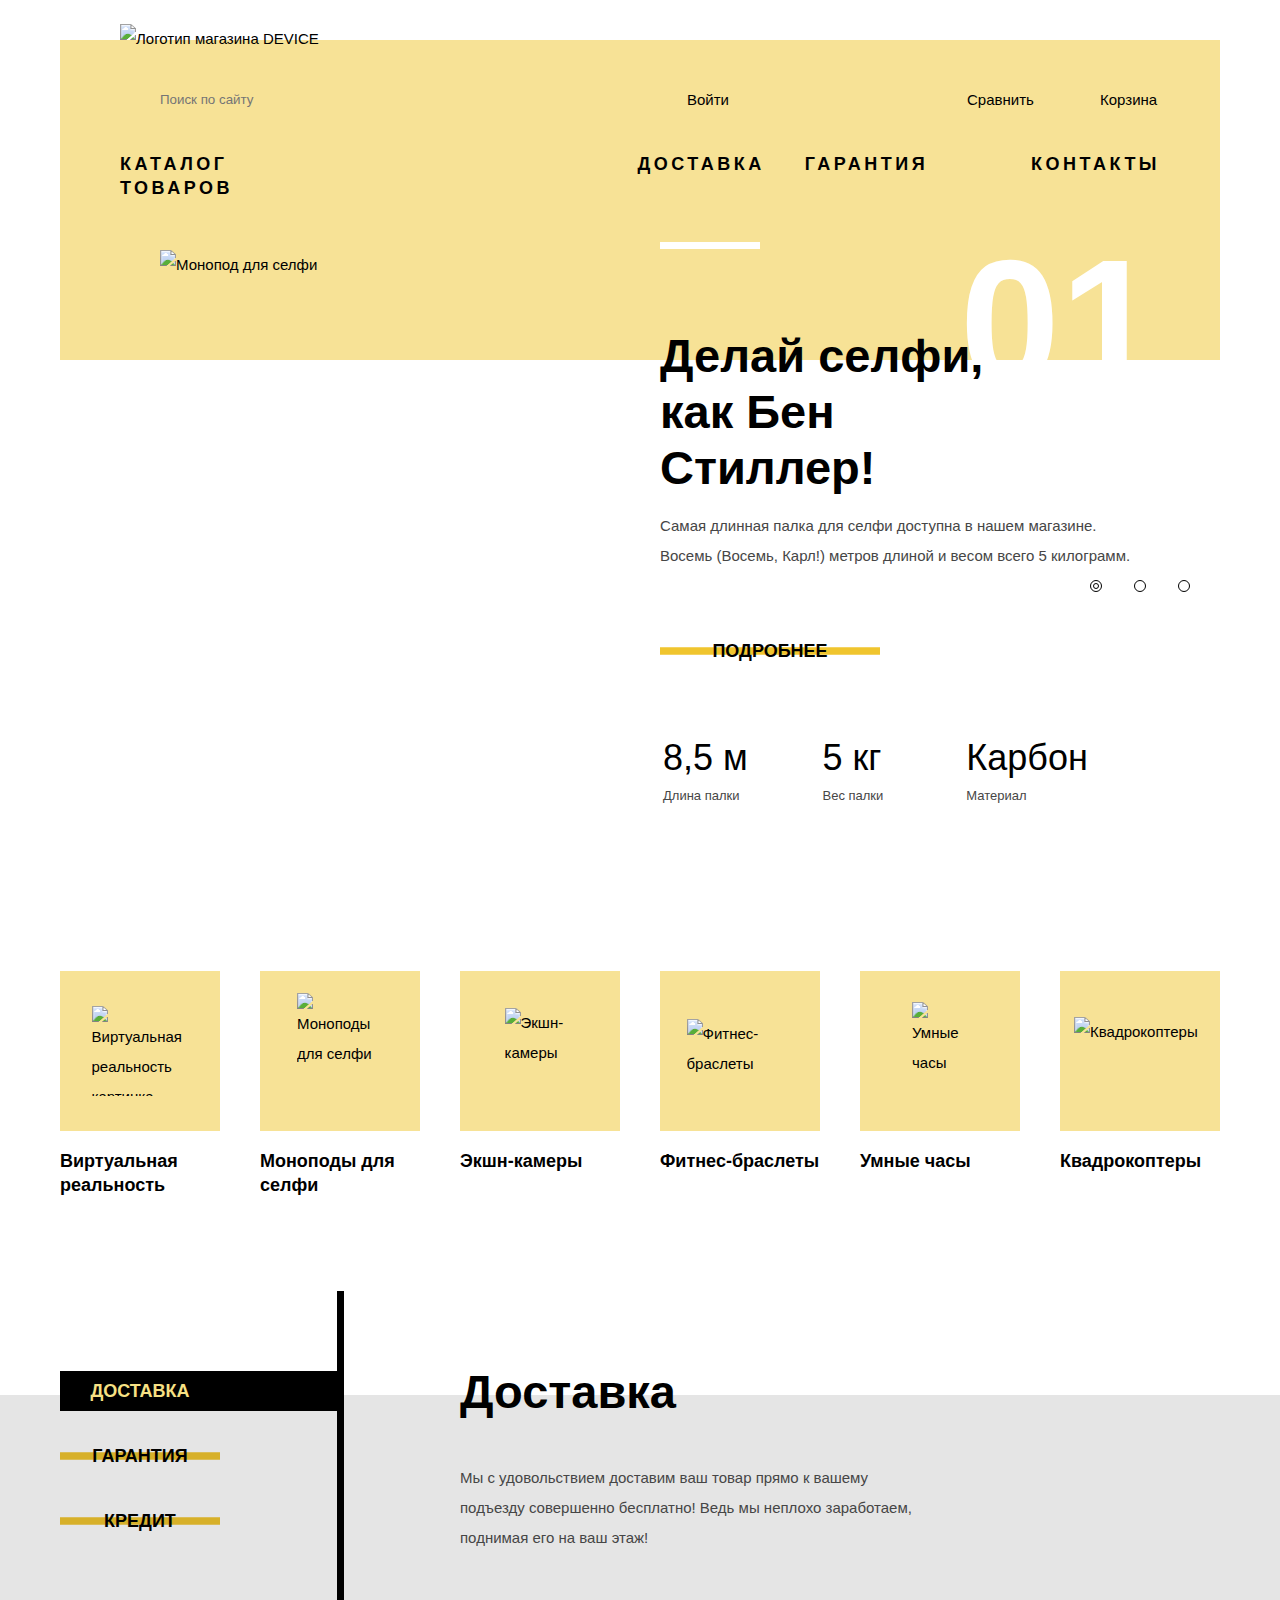
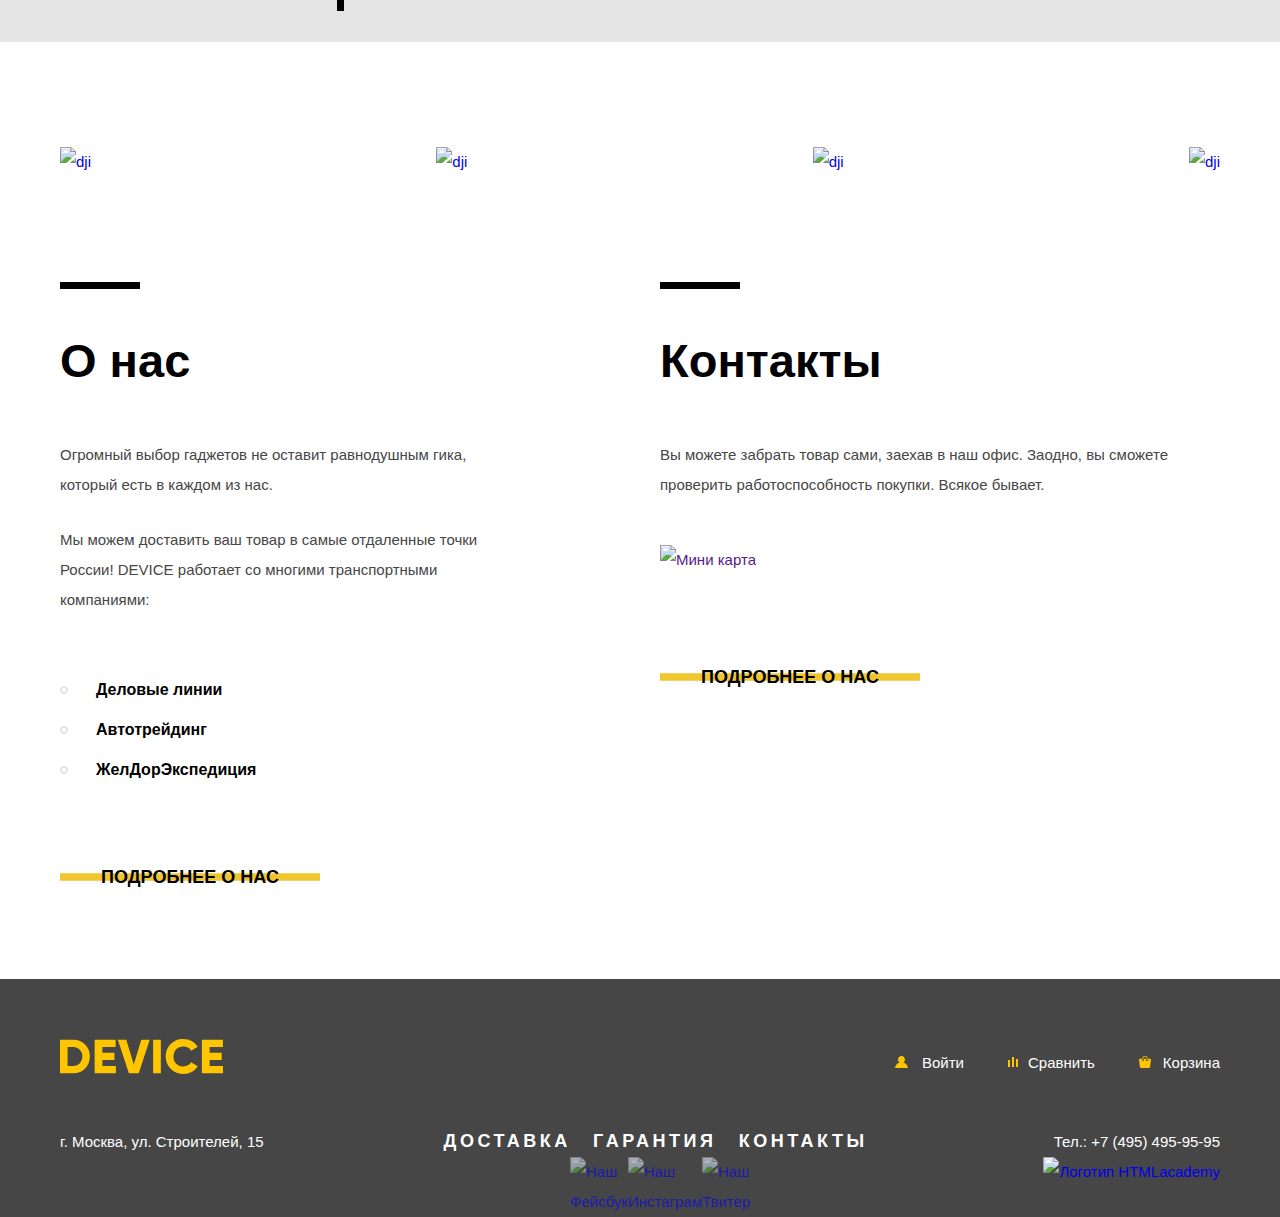
==== index.html @ b5a6320e "Изменения 2" ====
<!DOCTYPE html>
<html lang="ru">
<head>
  <meta charset="utf-8">
  <title>HTML Academy: Девайс</title>
  <link href="https://fonts.googleapis.com/css?family=Open+Sans&display=swap&subset=cyrillic" rel="stylesheet">
  <link href="css/normalize.css" rel="stylesheet">
  <link href="css/style.css" rel="stylesheet">
</head>
<body>
 <header class="main-header container">
   <div class="header-wrap">
     <div class="header-top">
       <a class="index-logo"><img src="img/logo.svg" width="163" height="35" alt="Логотип магазина DEVICE"></a>
       <form class="search-form" action="https://echo.htmlacademy.ru" method="post">
         <input class="search-input" type="search" id="header-search" placeholder="Поиск по сайту">
         <label for="header-search"><span class="visually-hidden">Поиск по сайту</span></label>
         <button class="search-btn" type="submit">Найти</button>
       </form>
       <a class="header-input" href="#">Войти</a>
       <a class="header-compare" href="#">Сравнить</a>
       <a class="header-cart" href="#">Корзина</a>
     </div>
     <nav class="main-navigation">
       <ul class="site-navigation reset-list">
         <li><a class="site-navigation-item navigation-catalog" href="#">Каталог товаров</a>
           <ul class="catalog-list reset-list visually-hidden">
             <ul class="catalog-column reset-list">
               <li><a class="catalog-item" href="#">Виртуальная реальность</a></li>
               <li><a class="catalog-item" href="#">Моноподы для селфи</a></li>
               <li><a class="catalog-item" href="#">Экшн-камеры</a></li>
             </ul>
             <ul class="catalog-column reset-list">
               <li><a class="catalog-item" href="#">Фитнес-браслеты</a></li>
               <li><a class="catalog-item" href="#">Умные часы</a></li>
             </ul>
             <ul class="catalog-column reset-list">
               <li><a class="catalog-item" href="#">Квадрскоптеры</a></li>
             </ul>
           </ul>
         </li>
         <li><a class="site-navigation-item navigation-delivery" href="#">Доставка</a></li>
         <li><a class="site-navigation-item navigation-guarantee" href="#">Гарантия</a></li>
         <li><a class="site-navigation-item navigation-contacts" href="#">Контакты</a></li>
       </ul>
     </nav>
   </div>
 </header>
 <main>
   <h1 class="visually-hidden">Интернет-магазин гаджетов «Девайс»</h1>

   <section class="top-products container">
     <h2 class="visually-hidden">Топ 3 продукты</h2>
     <input class="visually-hidden" type="radio" id="tp-btn-1" name="top-products" checked>
     <input class="visually-hidden" type="radio" id="tp-btn-2" name="top-products">
     <input class="visually-hidden" type="radio" id="tp-btn-3" name="top-products">
     <div class="top-products-slider">
       <label for="tp-btn-1">1</label>
       <label for="tp-btn-2">2</label>
       <label for="tp-btn-3">3</label>
     </div>
     <div class="top-product top-product-1">
       <div class="top-product-image">
         <img class="top-image-1" src="img/slider-1.png" alt="Монопод для селфи">
       </div>
       <div class="top-product-wrapper">
         <div class="top-products-number">01</div>
         <h3 class="title">Делай селфи, как Бен Стиллер! </h3>
         <p>Самая длинная палка для селфи доступна в нашем магазине. Восемь (Восемь, Карл!) метров длиной и весом всего 5 килограмм.</p>
         <a class="btn" href="#">Подробнее</a>
         <table>
           <tr>
             <td>8,5 м</td>
             <td>5 кг</td>
             <td>Карбон</td>
           </tr>
           <tr>
             <th>Длина палки</th>
             <th>Вес палки</th>
             <th>Материал</th>
           </tr>
         </table>
         </div>
     </div>
     <div class="top-product top-product-2">
       <div class="top-product-image">
         <img class="top-image-2" src="img/slider-2.png" alt="Монопод для селфи">
       </div>
       <div class="top-product-wrapper">
         <div class="top-products-number">02</div>
         <h3 class="title">Худеем правильно!</h3>
         <p>Мотивирующие фитнес-браслеты помогут найти в себе силы не пропускать занятия и соблюдать диету.</p>
         <a class="btn" href="#">Подробнее</a>
         <table>
           <tr>
             <td>48 часов</td>
           </tr>
           <tr>
             <th>Без подзарядки</th>
           </tr>
         </table>
         </div>
     </div>
     <div class="top-product top-product-3">
       <div class="top-product-image">
         <img class="top-image-3" src="img/slider-3.png" alt="Монопод для селфи">
       </div>
       <div class="top-product-wrapper">
         <div class="top-products-number">03</div>
         <h3 class="title">Порхает как бабочка, жалит как пчела!</h3>
         <p>Этот обычный, на первый взгляд, квадрокоптер оснащен мощным лазером, замаскированным под стандартную камеру.</p>
         <a class="btn" href="#">Подробнее</a>
         <table>
         <tr>
           <td>800 м</td>
           <td>50 м</td>
         </tr>
         <tr>
           <th>Дальность полета</th>
           <th>Радиус поражения</th>
         </tr>
       </table>
      </div>
     </div>

   </section>
   <section class="products container">
     <h2 class = "visually-hidden">Продукты</h2>
     <ul class="products-list reset-list">
       <li class="products-item">
         <div class="products-item-image">
           <img src="img/popular-1.svg" width="97" height="55" alt="Виртуальная реальность картинка">
         </div>
         <h3>Виртуальная реальность</h3>
       </li>
       <li class="products-item">
         <div class="products-item-image">
           <img src="img/popular-2.svg" width="86" height="117" alt="Моноподы для селфи">
         </div>
         <h3>Моноподы для селфи</h3>
       </li>
       <li class="products-item">
         <div class="products-item-image">
           <img src="img/popular-3.svg" width="71" height="87" alt="Экшн-камеры">
         </div>
         <h3>Экшн-камеры</h3>
       </li>
       <li class="products-item">
         <div class="products-item-image">
           <img src="img/popular-4.svg" width="107" height="65" alt="Фитнес-браслеты">
         </div>
         <h3>Фитнес-браслеты</h3>
       </li>
       <li class="products-item">
         <div class="products-item-image">
           <img src="img/popular-5.svg" width="56" height="98" alt="Умные часы">
         </div>
         <h3>Умные часы</h3>
       </li>
       <li class="products-item">
         <div class="products-item-image">
           <img src="img/popular-6.svg" width="132" height="69" alt="Квадрокоптеры">
         </div>
         <h3>Квадрокоптеры</h3>
       </li>
     </ul>
   </section>
   <section class="service">
     <h2 class="visually-hidden">Сервисы</h2>
     <div class="index-column container">
       <input class="visually-hidden" type="radio" id="s-btn-1" name="service" checked>
       <input class="visually-hidden" type="radio" id="s-btn-2" name="service">
       <input class="visually-hidden" type="radio" id="s-btn-3" name="service">
       <ul class="service-menu reset-list">
         <li>
           <label class="service-menu-item" for="s-btn-1">Доставка</label>
         </li>
         <li>
           <label class="service-menu-item" for="s-btn-2">Гарантия</label>
         </li>
         <li>
           <label class="service-menu-item" for="s-btn-3">Кредит</label>
         </li>
       </ul>
       <div class="service-list">
         <div class="service-item service-item-1">
            <h3 class="title">Доставка</h3>
            <p>Мы с удовольствием доставим ваш товар прямо к вашему подъезду совершенно бесплатно! Ведь мы неплохо заработаем, поднимая его на ваш этаж!</p>
         </div>
         <div class="service-item service-item-2">
           <h3 class="title">Гарантия</h3>
           <p>Если из-за возгорания купленного у нас товара у вас сгорит дом — не переживайте, мы выдадим вам новый.</p>
           <p>Товар, не дом, конечно же.</p>
         </div>
           <div class="service-item service-item-3">
           <h3 class="title">Кредит</h3>
           <p>Залезть в долговую яму стало проще! Кредитные консультанты подберут для вас наиболее выгодные условия кредита. Выгодные для нашего банка, разумеется.</p>
         </div>
       </div>
     </div>
   </section>
   <section class="brand container">
     <h2 class="visually-hidden">Наши бренды</h2>
     <a class="brand-item" href="#"><img src="img/logo-1.jpg" alt="dji"></a>
     <a class="brand-item" href="#"><img src="img/logo-2.jpg" alt="dji"></a>
     <a class="brand-item" href="#"><img src="img/logo-3.jpg" alt="dji"></a>
     <a class="brand-item" href="#"><img src="img/logo-4.jpg" alt="dji"></a>
   </section>

   <div class="index-column container">
     <section class="about-us">
       <h2 class="title">О нас</h2>
       <p>Огромный выбор гаджетов не оставит равнодушным гика, который есть в каждом из нас.</p>
       <p>Мы можем доставить ваш товар в самые отдаленные точки России! DEVICE работает со многими транспортными компаниями:</p>
       <ul class="trans-comp reset-list">
         <li>Деловые линии</li>
         <li>Автотрейдинг</li>
         <li>ЖелДорЭкспедиция</li>
       </ul>
       <a class="btn" href="#">Подробнее о нас</a>
     </section>
     <section class="contacts">
       <h2 class="title">Контакты</h2>
       <p>Вы можете забрать товар сами, заехав в наш офис. Заодно, вы сможете проверить работоспособность покупки. Всякое бывает.</p>
       <a class="btn-map" href=""><img src="img/map.jpg" width="560" height="222" alt="Мини карта"></a>
       <a class="btn" href="#">Подробнее о нас</a>
     </section>
   </div>
 </main>
 <footer class="main-footer">
   <div class="footer-wrap container">
     <div class="footer-top">
       <a class="footer-logo" href="#"><img src="img/gold-logo.svg" alt="Логотип магазина DEVICE" width="163" height="35"></a>
       <a class="footer-input" href="#">Войти</a>
       <a class="footer-compare" href="#">Сравнить</a>
       <a class="footer-cart" href="#">Корзина</a>
     </div>
     <div class="footer-middle">
       <address>
         г. Москва, ул. Строителей, 15
       </address>
       <ul class="footer-navigation reset-list">
         <li class="footer-navigation-item"><a href="#">Доставка</a></li>
         <li class="footer-navigation-item"><a href="#">Гарантия</a></li>
         <li class="footer-navigation-item"><a href="#">Контакты</a></li>
       </ul>
       <a class="header-contacts-phone" href="tel:+74954959595">Тел.: +7 (495) 495-95-95</a>
     </div>
     <div class="footer-bottom">
       <ul class="social-list reset-list">
         <li class="social-item">
           <a href="#"><img src="img/fb-icon.svg" alt="Наш Фейсбук" width="32" height="32"></a>
         </li>
         <li class="social-item">
           <a href="#"><img src="img/insta-icon.svg" alt="Наш Инстаграм" width="32" height="32"></a>
         </li>
         <li class="social-item">
           <a href="#"><img src="img/tw-icon.svg" alt="Наш Твитер" width="32" height="32"></a>
         </li>
       </ul>
       <a class="develop" href="https://htmlacademy.ru/intensive/htmlcss"><img src="img/logo-html.svg" alt="Логотип HTMLacademy" width="27" height="35"></a>
     </div>

   </div>
 </footer>
</body>
</html>
---- css/style.css ----
/* Подключение шрифтов*/
@font-face {
  font-family: "Gilroy";
  src:
    local("Gilroy Light"),
    url("../fonts/gilroylight.woff") format("woff"),
    url("../fonts/gilroylight.woff2") format("woff2");
    font-weight: 400;
}

@font-face {
  font-family: "Gilroy";
  src:
    local("Gilroy ExtraBold"),
    url("../fonts/gilroyextrabold.woff") format("woff"),
    url("../fonts/gilroyextrabold.woff2") format("woff2");
    font-weight: 700;
}

body {
  min-width: 1200px;
  margin: 0;
  padding: 0;
  font-weight: 400;
  font-size: 15px;
  line-height: 30px;
  font-family: 'PT Sans', Arial, sans-serif;
  color: #000000;
  background-color: #ffffff;
}

a {
  text-decoration: none;
}

img {
  max-width: 100%;
  height: auto;
}

.visually-hidden {
  position: absolute;
  width: 1px;
  height: 1px;
  margin: -1px;
  border: 0;
  padding: 0;
  clip: rect(0 0 0 0);
  overflow: hidden;
}

.reset-list {
  list-style: none;
}

.title {
  font-family: 'Gilroy', Arial, sans-serif;
}

.container {
  width: 1160px;
  margin: 0 auto;
  padding: 0 20px;
}

.btn {
  position: relative;
  font-family: 'Gilroy', Arial, sans-serif;
  font: inherit;
  font-size: 18px;
  line-height: 24px;
  font-weight: 700;
  color: #000000;
  text-align: center;
  vertical-align: middle;
  text-transform: uppercase;
  cursor: pointer;
}

.btn::after {
  position: absolute;
  content: '';
  top: 50%;
  left: 0;
  width: inherit;
  height: 6px;
  background-color: #f0c52e;
  border-top: 1px solid #f4d361;
  border-bottom: 1px solid #f4d361;
  transform: translateY(-50%);
  z-index: -1;
}

/* Header */
.main-header {
}

.header-wrap {
  position: relative;
  margin-top: 40px;
  padding-top: 35px;
  padding-left: 60px;
  padding-right: 60px;
  background-color: #f7e296;
}

.index-logo {
  position: absolute;
  top: -16px;
  left: 60px;
}

.header-top {
  display: flex;
  align-items: center;
  margin-bottom: 28px;
  justify-content: space-around;
}

.header-top a {
  color: #000000;
}

.search-form {
  position: relative;
  box-sizing: border-box;
  display: flex;
  width: 440px;
}

.search-input {
  padding-left: 40px;
  background-color: inherit;
  flex-grow: 1;
  border: none;
}

.search-input:hover::placeholder {
  color: rgba(0, 0, 0, .6);
}

.search-input + label::before {
  position: absolute;
  content: '';
  top: 15px;
  left: 0;
  width: 16px;
  height: 16px;
  background-image: url('../img/search.svg');
  background-position: 0 0;
  background-repeat: no-repeat;
}

.search-btn {
  box-sizing: border-box;
  height: 49px;
  width: 85px;
  color: #000000;
  background-color: inherit;
  border: 2px solid #000000;
  cursor: pointer;
  visibility: hidden;
}

.search-btn:hover {
  color: #ffffff;
  background-color: #000000;
}

.search-input:focus + label::after {
  position: absolute;
  content: '';
  top: 47px;
  left: -2px;
  width: 441px;
  height: 2px;
  background-color: #000000;
}

.search-input:focus ~ .search-btn {
  visibility: visible;
}


.header-input {
  position: relative;
  box-sizing: border-box;
  width: 100px;
  margin-left: 100px;
  padding-left: 27px;
}

.header-input::before {
  position: absolute;
  content: '';
  top: 9px;
  left: 0;
  width: 13px;
  height: 12px;
  background-image: url('../img/user.svg');
  background-position: 0 0;
  background-repeat: no-repeat;
}

.header-compare {
  position: relative;
  box-sizing: border-box;
  width: 100px;
  margin-left: auto;
  padding-left: 27px;
}

.header-compare::before {
  position: absolute;
  content: '';
  top: 10px;
  left: 10px;
  width: 10px;
  height: 10px;
  background-image: url('../img/compare.svg');
  background-position: 0 0;
  background-repeat: no-repeat;
}

.header-cart {
  position: relative;
  margin-left: 20px;
  padding-left: 40px;
  box-sizing: border-box;
  width: 100px;
}

.header-cart::before {
  position: absolute;
  content: '';
  top: 7px;
  left: 14px;
  width: 12px;
  height: 12px;
  background-image: url('../img/cart.svg');
  background-position: 0 0;
  background-repeat: no-repeat;
}

.header-input:hover,
.header-input:focus,
.header-compare:hover,
.header-compare:focus,
.header-cart:hover,
.header-cart:focus {
  color: rgba(0, 0, 0, .6);
}


.header-input:hover::before,
.header-input:focus::before,
.header-compare:hover::before,
.header-compare:focus::before,
.header-cart:hover::before,
.header-cart:focus::before {
  opacity: .6;
}

.header-input:active,
.header-compare:active,
.header-cart:active {
  color: rgba(0, 0, 0, .3);
}

.header-input:active::before,
.header-compare:active::before,
.header-cart:active::before {
  opacity: .3;
}

.main-navigation {
  position: relative;
}

.main-navigation::after {
  position: absolute;
  content: '';
  top: 90px;
  left: 540px;
  width: 100px;
  height: 7px;
  background-color: #ffffff;
}

.site-navigation {
  display: flex;
  margin: 0;
  padding: 0;
  padding-bottom: 160px;
}

.site-navigation-item {
  display: block;
  margin: 0;
  padding: 0;
  color: #000000;
  font-size: 18px;
  line-height: 24px;
  font-weight: 700;
  font-family: 'Gilroy', Arial, sans-serif;
  text-transform: uppercase;
  letter-spacing: 3.5px;
}

.site-navigation-item:hover,
.site-navigation-item:focus {
  color: rgba(0, 0, 0, .6);
}

.site-navigation-item:active {
  color: rgba(0, 0, 0, .3);
}

.navigation-catalog::after {
  position: absolute;
  content: '';
  top: 5px;
  left: 230px;
  width: 16px;
  height: 16px;
  background-image: url('../img/plus.svg');
  background-position: 0 0;
  background-repeat: no-repeat;
  opacity: .3;
}

.navigation-delivery {
  margin-left: 320px;
}

.navigation-guarantee {
  margin-left: 40px;
}

.navigation-contacts {
  margin-left: 103px;
}

.catalog-list {
  position: absolute;
  top: 50px;
  width: 1040px;
  display: flex;
  margin: 0;
  padding: 0;
  padding-bottom: 29px;
  background-color: #f7e296;
  z-index: 2;
}

.catalog-column {
  margin: 0;
  padding: 0;
  margin-right: 65px;
}

.catalog-column:nth-child(2){
  margin-right: 75px;
}

.catalog-item {
  display: block;
  margin-bottom: 5px;
  color: #000000;
}

.catalog-item:hover,
.catalog-item:focus {
  color: rgba(0, 0, 0, .6);
}

.catalog-item:active {
  color: rgba(0, 0, 0, .3);
}

/* top-products */
.top-products {
  position: relative;
  margin-bottom: 120px;
}

.top-products-slider {
  position: absolute;
  width: 100px;
  justify-content: space-between;
  display: flex;
  top: 220px;
  right: 50px;
  z-index: 2;
}

.top-products-slider label {
  position: relative;
  box-sizing: border-box;
  width: 12px;
  height: 12px;
  font-size: 0;
  border: 1px solid #000000;
  border-radius: 50%;
}

.top-product {
  display: none;
}

#tp-btn-1:checked ~ .top-products-slider label[for='tp-btn-1']::before,
#tp-btn-2:checked ~ .top-products-slider label[for='tp-btn-2']::before,
#tp-btn-3:checked ~ .top-products-slider label[for='tp-btn-3']::before {
  content: '';
  box-sizing: border-box;
  position: absolute;
  top: 2px;
  left: 2px;
  width: 6px;
  height: 6px;
  border: 1px solid #000000;
  border-radius: 50%;
}

#tp-btn-1:checked ~ .top-product-1,
#tp-btn-2:checked ~ .top-product-2,
#tp-btn-3:checked ~ .top-product-3 {
  display: flex;
}

.top-product-image {
  position: relative;
  width: 600px;
}

.top-image-1 {
  position: absolute;
  top: -110px;
  left: 100px;
}

.top-image-2  {
  position: absolute;
  top: -110px;
  left: 100px;
}

.top-image-3  {
  position: absolute;
  top: -50px;
  left: 50px;
}

.top-product-wrapper {
  position: relative;
  top:-32px;
  width: 500px;
}

.top-products-number {
  position: absolute;
  top: -95px;
  right: 0;
  font-family: 'Gilroy', Arial, sans-serif;
  font-size: 180px;
  line-height: 180px;
  font-weight: 700;
  color: #ffffff;
  z-index: 0;
}

.top-product h3 {
  position: relative;
  margin: 0;
  font-size: 47px;
  line-height: 56px;
  width: 390px;
  z-index: 1;
}

.top-product-3 h3 {
  width: 500px;
}

.top-product-wrapper p {
  width: 480px;
  margin-bottom: 60px;
  color: #464646;
}

.top-product-wrapper .btn {
  display: block;
  width: 220px;
  padding: 8px 0;
  margin-bottom: 60px;
}

.top-product-wrapper .btn:hover,
.top-product-wrapper .btn:focus {
  background-color: #f0c52e;
}

.top-product-wrapper .btn:active {
  color: rgba(0, 0, 0, .6);
  background-color: #f0c52e;
}

.top-product-wrapper td {
  font-family: 'Gilroy', Arial, sans-serif;
  font-size: 36px;
  line-height: 48px;
}

.top-product-wrapper th {

  color: #464646;
  padding-right: 80px;
  font-size: 13px;
  line-height: 20px;
  font-weight: 400;
}

/*Products*/
.products {
  margin-bottom: 180px;
}

.products-list {
  display: flex;
  justify-content: space-between;
  margin: 0;
  padding: 0;
}

.products-item {
  margin-top: 10px;
}

.products-item:hover ~ products-item-image {
  background-color: #f0c52e;
}

.products-item h3 {
  width: 160px;
  font-family: 'Gilroy', Arial, sans-serif;
  font-weight: 700;
  font-size: 18px;
  line-height: 24px;
}

.products-item-image {
  display: flex;
  flex-direction: column;
  align-items: center;
  justify-content: space-around;
  margin: 0;
  width: 160px;
  height: 160px;
  background-color: #f7e296;
}

/* Service*/

.service {
  position: relative;
  margin-bottom: 105px;
  background-color: rgba(0, 0, 0, .1);
}

.service .index-column {
  position: relative;
  top:-74px;
}

.service-menu {
  position: relative;
  width: 284px;
  margin: 0;
  margin-top: 50px;
  padding: 0;
}

.service-menu::after {
  position: absolute;
  content: '';
  top: -80px;
  right: 0;
  width: 7px;
  height: 320px;
  background-color: #000000;
}

.service-menu-item {
  position: relative;
  display: block;
  width: 160px;
  margin-bottom: 25px;
  padding: 8px 0;
  text-align: center;
  vertical-align: middle;
  font-family: 'Gilroy', Arial, sans-serif;
  font-size: 18px;
  line-height: 24px;
  font-weight: 700;
  text-transform: uppercase;
}

.service-menu-item::before {
  position: absolute;
  content: '';
  top: 50%;
  left: 0;
  width: inherit;
  height: 6px;
  background-color: #f0c52e;
  border-top: 1px solid #f4d361;
  border-bottom: 1px solid #f4d361;
  transform: translateY(-50%);
  z-index: -1;
}

.service-item {
  display: none;
}

.service-item h3 {
  font-size: 47px;
  line-height: 48px;
  font-weight: 700;
}

.service-item p {
  margin: 0;
  padding: 0;
  color: #464646;
}

.service-item-1 {
  min-height: 200px;
  background-image: url('../img/delivery.svg');
  background-position: 560px 10px;
  background-repeat: no-repeat;
}

.service-item-1 p {
  width: 455px;
}

.service-item-2 {
  min-height: 200px;
  background-image: url('../img/warranty.svg');
  background-position: 560px 0px;
  background-repeat: no-repeat;
}

.service-item-2 p {
  width: 430px;
}

.service-item-3 {
  min-height: 200px;
  background-image: url('../img/credit.svg');
  background-position: 560px 0px;
  background-repeat: no-repeat;
}

.service-item-3 p {
  width: 420px;
}

#s-btn-1:checked ~ .service-menu label[for='s-btn-1'],
#s-btn-2:checked ~ .service-menu label[for='s-btn-2'],
#s-btn-3:checked ~ .service-menu label[for='s-btn-3'] {
  padding-right: 124px;
  color: #f7e184;
  background-color: #000000;
}

#s-btn-1:checked ~ .service-list .service-item-1,
#s-btn-2:checked ~ .service-list .service-item-2,
#s-btn-3:checked ~ .service-list .service-item-3 {
  display: block;
}

.service-menu-item:hover {
  background-color: #f0c52e;
}

.service-list {
  width: 760px;
}

/* Brand */
.brand {
  display: flex;
  justify-content: space-between;
  margin-bottom: 105px;
}

/* index-column */

.index-column {
  display: flex;
  justify-content: space-between;
}

.about-us {
  width: 465px;
}

.contacts {
  width: 560px;
}

.about-us h2,
.contacts h2 {
  position: relative;
  margin-top: 55px;
  margin-bottom: 55px;
  font-size: 47px;
  line-height: 48px;
  font-weight: 700;
}

.about-us h2::before,
.contacts h2::before {
  content: '';
  position: absolute;
  top: -55px;
  left: 0;
  height: 7px;
  width: 80px;
  background-color: #000000;
}

.about-us p,
.contacts p {
  color: #464646;
  margin: 0;
}

.about-us p:first-of-type {
  margin-bottom: 25px;
}

.about-us p:nth-of-type(2) {
  margin-bottom: 55px;
}

.trans-comp {
  margin: 0;
  margin-bottom: 75px;
  padding-left: 36px;
}

.trans-comp li {
  position: relative;
  font-family: 'Gilroy', Arial, sans-serif;
  font-size: 16px;
  line-height: 40px;
  font-weight: 700;
}

.trans-comp li::before {
  content: '';
  position: absolute;
  box-sizing: border-box;
  top: 16px;
  left: -36px;
  height: 8px;
  width: 8px;
  background-color: #ffffff;
  border: 2px solid #e5e5e5;
  border-radius: 50%;
}

.about-us .btn{
  display: block;
  width: 260px;
  margin-bottom: 90px;
}

.contacts p {
  margin-bottom: 45px;
}

.btn-map {
  display: block;
  margin-bottom: 90px;
}

.contacts .btn{
  display: block;
  width: 260px;
}

/* Footer */
.main-footer {
  background-color: #464646;
}

.footer-top {
  display: flex;
  align-items: center;
  padding-top: 60px;
  padding-bottom: 40px;
}

.footer-logo {
  margin-right: 672px;
}

.footer-top a {
  position: relative;
  font-size: 15px;
  line-height: 36px;
}

.footer-input {
  padding-left: 27px;
  margin-right: 44px;
}

.footer-input::before {
  position: absolute;
  content: '';
  top: 11px;
  left: 0;
  width: 13px;
  height: 12px;
  background-image: url('../img/gold-user.svg');
  background-position: 0 0;
  background-repeat: no-repeat;
}

.footer-compare {
  padding-left: 20px;
}

.footer-compare::before {
  position: absolute;
  content: '';
  top: 12px;
  left: 0;
  width: 10px;
  height: 10px;
  background-image: url('../img/gold-compare.svg');
  background-position: 0 0;
  background-repeat: no-repeat;
}

.footer-cart {
  padding-left: 24px;
  margin-left: auto;
}

.footer-cart::before {
  position: absolute;
  content: '';
  top: 11px;
  left: 0;
  width: 12px;
  height: 12px;
  background-image: url('../img/gold-cart.svg');
  background-position: 0 0;
  background-repeat: no-repeat;
}

.footer-top a {
  color: #ffffff;
}

.footer-middle {
  display: flex;
}

.footer-middle address {
  margin-right: 180px;
  color: #ffffff;
  font-style: normal;
}

.footer-navigation {
  display: flex;
  margin: 0;
  padding: 0;
  justify-content: space-between;
  width: 424px;
}

.footer-navigation-item a {
  font-family: 'Gilroy', Arial, sans-serif;
  font-size: 18px;
  line-height: 24px;
  font-weight: 700;
  text-transform: uppercase;
  letter-spacing: 3.5px;
  color: #ffffff;
}

.header-contacts-phone {
  color: #ffffff;
  margin-left: auto;
}

.footer-bottom {
  display: flex;
}

.social-list {
  display: flex;
  justify-content: space-between;
  width: 142px;
  margin: 0;
  margin-left: 510px;
  padding: 0;
}

.social-item {
  opacity: .6;
}

.develop {
  margin-left: auto;
}
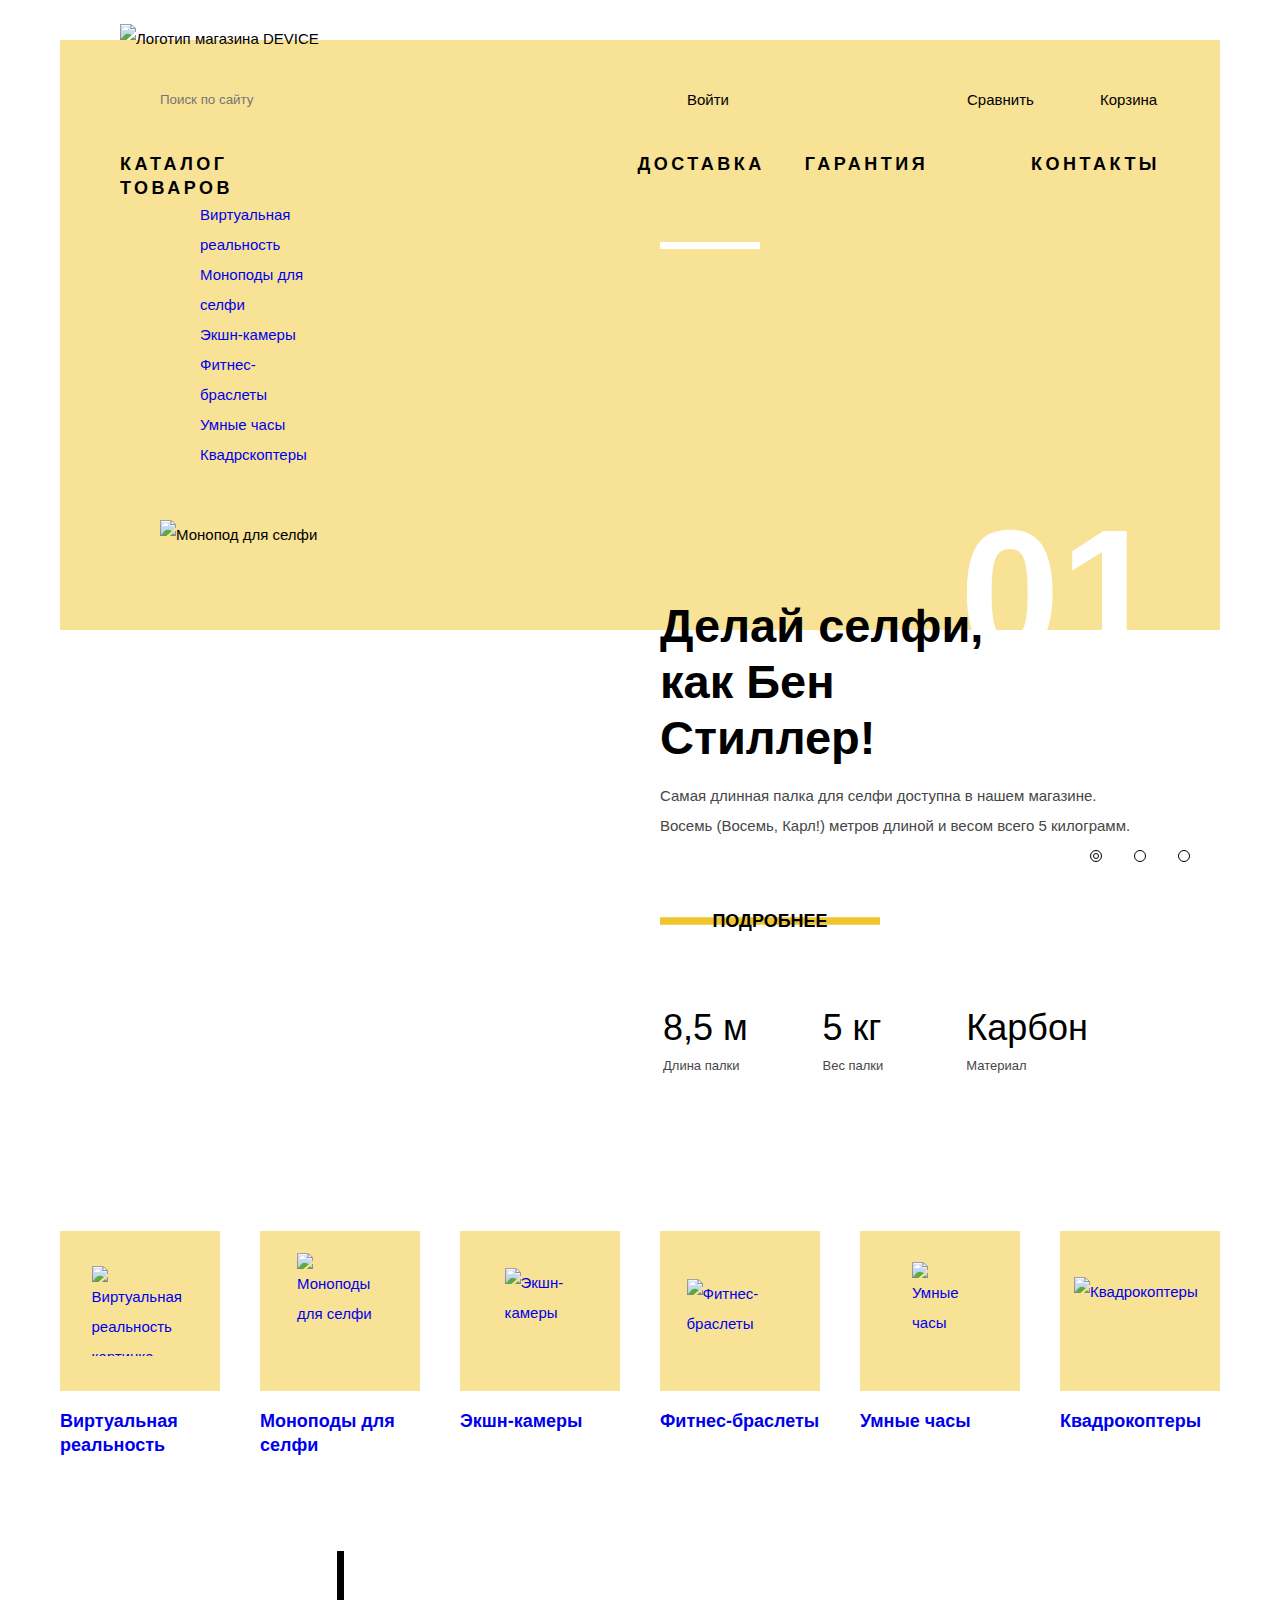
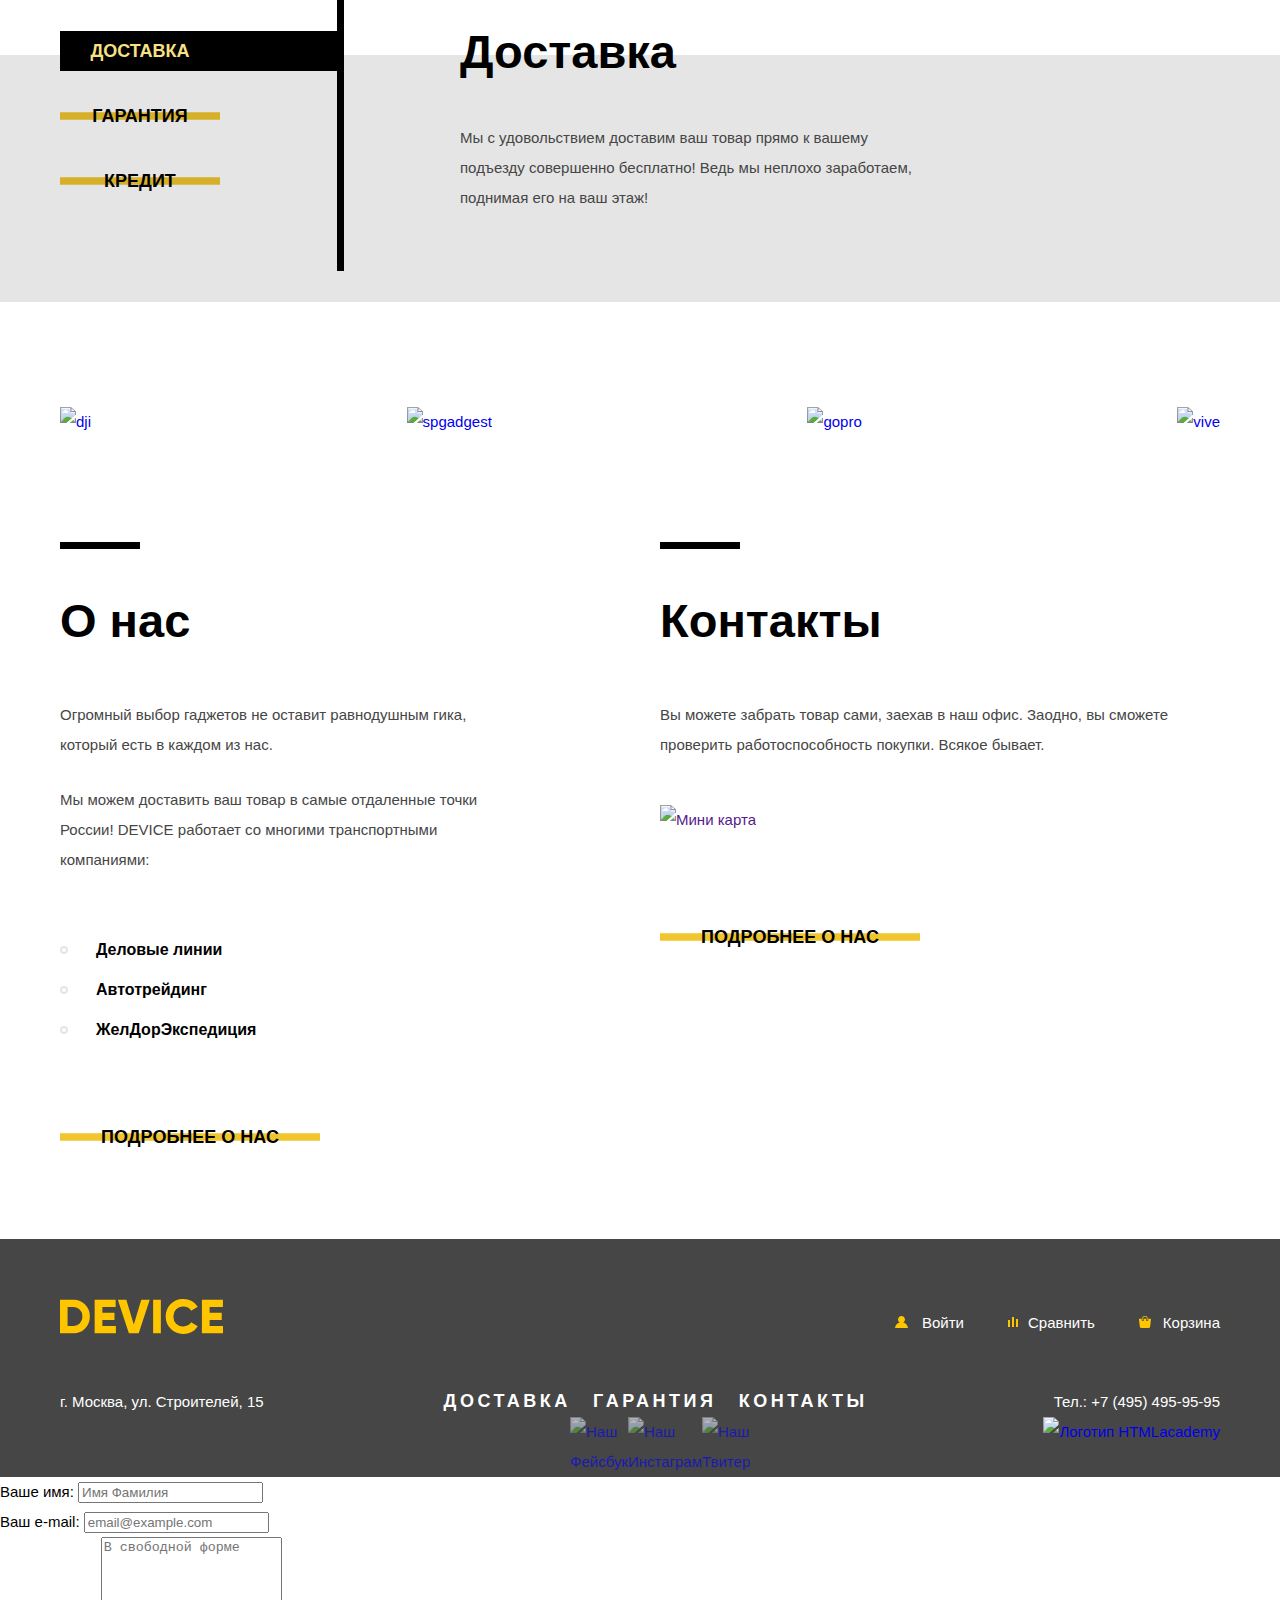
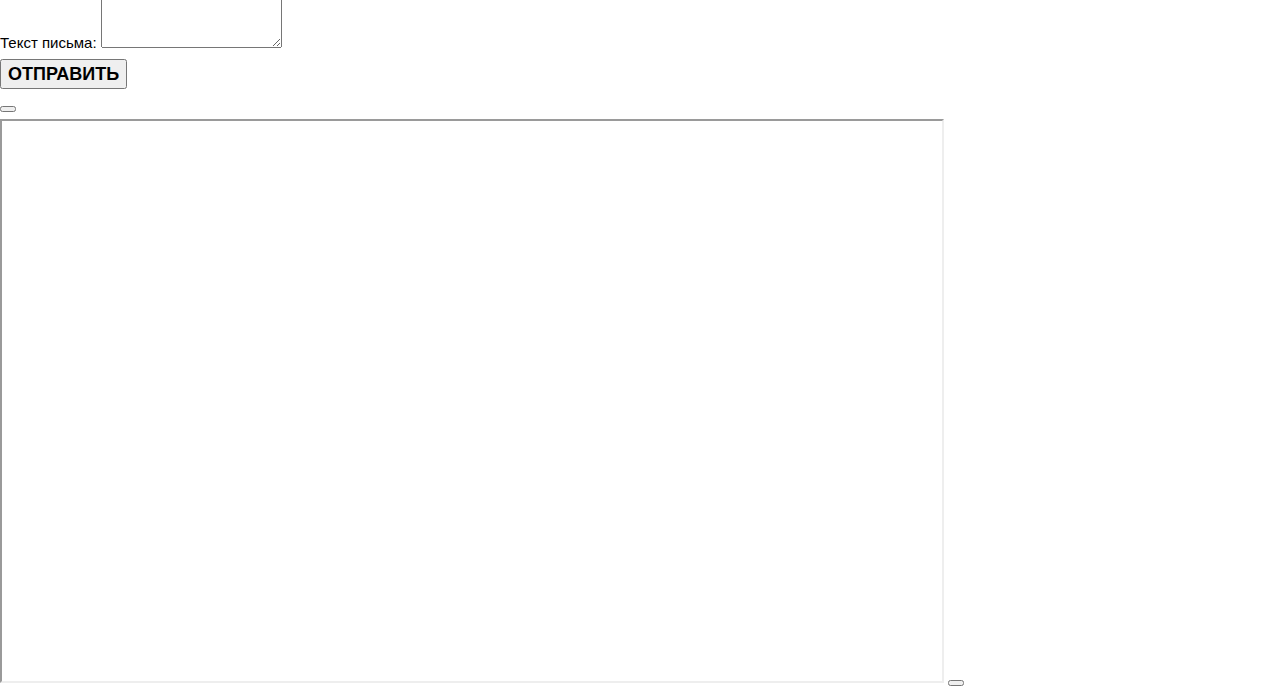
==== commit ac5d320f: "Работа над ошибками" ====
--- a/index.html
+++ b/index.html
@@ -17,26 +17,32 @@
          <label for="header-search"><span class="visually-hidden">Поиск по сайту</span></label>
          <button class="search-btn" type="submit">Найти</button>
        </form>
-       <a class="header-input" href="#">Войти</a>
-       <a class="header-compare" href="#">Сравнить</a>
-       <a class="header-cart" href="#">Корзина</a>
+       <a class="header-menu header-input" href="#">Войти</a>
+       <a class="header-menu header-compare" href="#">Сравнить</a>
+       <a class="header-menu header-cart" href="#">Корзина</a>
      </div>
      <nav class="main-navigation">
        <ul class="site-navigation reset-list">
-         <li><a class="site-navigation-item navigation-catalog" href="#">Каталог товаров</a>
-           <ul class="catalog-list reset-list visually-hidden">
-             <ul class="catalog-column reset-list">
-               <li><a class="catalog-item" href="#">Виртуальная реальность</a></li>
-               <li><a class="catalog-item" href="#">Моноподы для селфи</a></li>
-               <li><a class="catalog-item" href="#">Экшн-камеры</a></li>
-             </ul>
-             <ul class="catalog-column reset-list">
-               <li><a class="catalog-item" href="#">Фитнес-браслеты</a></li>
-               <li><a class="catalog-item" href="#">Умные часы</a></li>
-             </ul>
-             <ul class="catalog-column reset-list">
-               <li><a class="catalog-item" href="#">Квадрскоптеры</a></li>
-             </ul>
+         <li><a class="site-navigation-item navigation-catalog" href="catalog.html">Каталог товаров</a>
+           <ul class="sub-menu reset-list">
+             <li>
+               <ul class="sub-column reset-list">
+               <li><a class="sub-item" href="#">Виртуальная реальность</a></li>
+               <li><a class="sub-item" href="#">Моноподы для селфи</a></li>
+               <li><a class="sub-item" href="#">Экшн-камеры</a></li>
+               </ul>
+             </li>
+             <li>
+               <ul class="sub-column reset-list">
+                 <li><a class="sub-item" href="#">Фитнес-браслеты</a></li>
+                 <li><a class="sub-item" href="#">Умные часы</a></li>
+               </ul>
+             </li>
+             <li>
+               <ul class="sub-column reset-list">
+                 <li><a class="sub-item" href="#">Квадрскоптеры</a></li>
+               </ul>
+             </li>
            </ul>
          </li>
          <li><a class="site-navigation-item navigation-delivery" href="#">Доставка</a></li>
@@ -61,7 +67,7 @@
      </div>
      <div class="top-product top-product-1">
        <div class="top-product-image">
-         <img class="top-image-1" src="img/slider-1.png" alt="Монопод для селфи">
+         <img class="top-image-1" src="img/slider-1.png" width="384" height="486" alt="Монопод для селфи">
        </div>
        <div class="top-product-wrapper">
          <div class="top-products-number">01</div>
@@ -84,7 +90,7 @@
      </div>
      <div class="top-product top-product-2">
        <div class="top-product-image">
-         <img class="top-image-2" src="img/slider-2.png" alt="Монопод для селфи">
+         <img class="top-image-2" src="img/slider-2.png" width="345" height="485" alt="Монопод для селфи">
        </div>
        <div class="top-product-wrapper">
          <div class="top-products-number">02</div>
@@ -103,7 +109,7 @@
      </div>
      <div class="top-product top-product-3">
        <div class="top-product-image">
-         <img class="top-image-3" src="img/slider-3.png" alt="Монопод для селфи">
+         <img class="top-image-3" src="img/slider-3.png" width="526" height="334" alt="Монопод для селфи">
        </div>
        <div class="top-product-wrapper">
          <div class="top-products-number">03</div>
@@ -127,41 +133,53 @@
    <section class="products container">
      <h2 class = "visually-hidden">Продукты</h2>
      <ul class="products-list reset-list">
-       <li class="products-item">
-         <div class="products-item-image">
-           <img src="img/popular-1.svg" width="97" height="55" alt="Виртуальная реальность картинка">
-         </div>
+       <li>
+         <a class="products-item" href="#">
+           <div class="products-item-image">
+             <img src="img/popular-1.svg" width="97" height="55" alt="Виртуальная реальность картинка">
+           </div>
          <h3>Виртуальная реальность</h3>
-       </li>
-       <li class="products-item">
-         <div class="products-item-image">
-           <img src="img/popular-2.svg" width="86" height="117" alt="Моноподы для селфи">
-         </div>
-         <h3>Моноподы для селфи</h3>
-       </li>
-       <li class="products-item">
-         <div class="products-item-image">
-           <img src="img/popular-3.svg" width="71" height="87" alt="Экшн-камеры">
-         </div>
-         <h3>Экшн-камеры</h3>
-       </li>
-       <li class="products-item">
-         <div class="products-item-image">
-           <img src="img/popular-4.svg" width="107" height="65" alt="Фитнес-браслеты">
-         </div>
-         <h3>Фитнес-браслеты</h3>
-       </li>
-       <li class="products-item">
-         <div class="products-item-image">
-           <img src="img/popular-5.svg" width="56" height="98" alt="Умные часы">
-         </div>
+         </a>
+       </li>
+       <li>
+         <a class="products-item" href="#">
+           <div class="products-item-image">
+             <img src="img/popular-2.svg" width="86" height="117" alt="Моноподы для селфи">
+           </div>
+           <h3>Моноподы для селфи</h3>
+         </a>
+       </li>
+       <li>
+         <a class="products-item" href="#">
+           <div class="products-item-image">
+             <img src="img/popular-3.svg" width="71" height="87" alt="Экшн-камеры">
+           </div>
+           <h3>Экшн-камеры</h3>
+         </a>
+       </li>
+       <li>
+         <a class="products-item" href="#">
+           <div class="products-item-image">
+             <img src="img/popular-4.svg" width="107" height="65" alt="Фитнес-браслеты">
+           </div>
+           <h3>Фитнес-браслеты</h3>
+         </a>
+       </li>
+       <li>
+         <a class="products-item" href="#">
+           <div class="products-item-image">
+             <img src="img/popular-5.svg" width="56" height="98" alt="Умные часы">
+           </div>
          <h3>Умные часы</h3>
-       </li>
-       <li class="products-item">
-         <div class="products-item-image">
-           <img src="img/popular-6.svg" width="132" height="69" alt="Квадрокоптеры">
-         </div>
-         <h3>Квадрокоптеры</h3>
+         </a>
+       </li>
+       <li>
+         <a class="products-item" href="#">
+           <div class="products-item-image">
+             <img src="img/popular-6.svg" width="132" height="69" alt="Квадрокоптеры">
+           </div>
+           <h3>Квадрокоптеры</h3>
+         </a>
        </li>
      </ul>
    </section>
@@ -201,10 +219,10 @@
    </section>
    <section class="brand container">
      <h2 class="visually-hidden">Наши бренды</h2>
-     <a class="brand-item" href="#"><img src="img/logo-1.jpg" alt="dji"></a>
-     <a class="brand-item" href="#"><img src="img/logo-2.jpg" alt="dji"></a>
-     <a class="brand-item" href="#"><img src="img/logo-3.jpg" alt="dji"></a>
-     <a class="brand-item" href="#"><img src="img/logo-4.jpg" alt="dji"></a>
+     <a class="brand-item brand-item-dji" href="#"><img src="img/logo-1.jpg" width="260" height="100" alt="dji"></a>
+     <a class="brand-item brand-item-spgadgest" href="#"><img src="img/logo-2.jpg" width="260" height="100" alt="spgadgest"></a>
+     <a class="brand-item brand-item-gopro" href="#"><img src="img/logo-3.jpg" width="260" height="100" alt="gopro"></a>
+     <a class="brand-item brand-item-vive" href="#"><img src="img/logo-4.jpg" width="260" height="100" alt="vive"></a>
    </section>
 
    <div class="index-column container">
@@ -223,7 +241,7 @@
        <h2 class="title">Контакты</h2>
        <p>Вы можете забрать товар сами, заехав в наш офис. Заодно, вы сможете проверить работоспособность покупки. Всякое бывает.</p>
        <a class="btn-map" href=""><img src="img/map.jpg" width="560" height="222" alt="Мини карта"></a>
-       <a class="btn" href="#">Подробнее о нас</a>
+       <a class="btn btn-write-us" href="#">Подробнее о нас</a>
      </section>
    </div>
  </main>
@@ -231,9 +249,9 @@
    <div class="footer-wrap container">
      <div class="footer-top">
        <a class="footer-logo" href="#"><img src="img/gold-logo.svg" alt="Логотип магазина DEVICE" width="163" height="35"></a>
-       <a class="footer-input" href="#">Войти</a>
-       <a class="footer-compare" href="#">Сравнить</a>
-       <a class="footer-cart" href="#">Корзина</a>
+       <a class="footer-menu footer-input" href="#">Войти</a>
+       <a class="footer-menu footer-compare" href="#">Сравнить</a>
+       <a class="footer-menu footer-cart" href="#">Корзина</a>
      </div>
      <div class="footer-middle">
        <address>
@@ -263,5 +281,29 @@
 
    </div>
  </footer>
+ <section class="modal modal-write-us">
+   <h2 class="visually-hidden">Напишите нам</h2>
+   <form class="write-us-form" action="https://echo.htmlacademy.ru" method="post">
+     <div class="user-name-wrap">
+       <label for="user-name">Ваше имя:</label>
+       <input type="text" id="user-name" name="user-name" placeholder="Имя Фамилия" required>
+     </div>
+       <div class="user-email-wrap"><label for="user-email">Ваш e-mail:</label>
+       <input type="email" id="user-email" name="user-email" placeholder="email@example.com" required>
+     </div>
+     <div class="user-letter-wrap">
+       <label for="user-letter">Текст письма:</label>
+       <textarea id="user-letter" name="letter" rows="7" placeholder="В свободной форме" required></textarea>
+     </div>
+     <button class="btn" type="submit">Отправить</button>
+   </form>
+   <button class="modal-close" aria-label="Закрыть модальное окно"></button>
+ </section>
+ <section class="modal modal-map">
+    <h2 class="visually-hidden">Как до нас добраться</h2>
+    <iframe src="https://yandex.ru/map-widget/v1/-/CCCtu2YJ" width="940" height="560"></iframe>
+    <button class="modal-close" aria-label="Закрыть модальное окно"></button>
+  </section>
+<script src="js/script.js"></script>
 </body>
 </html>
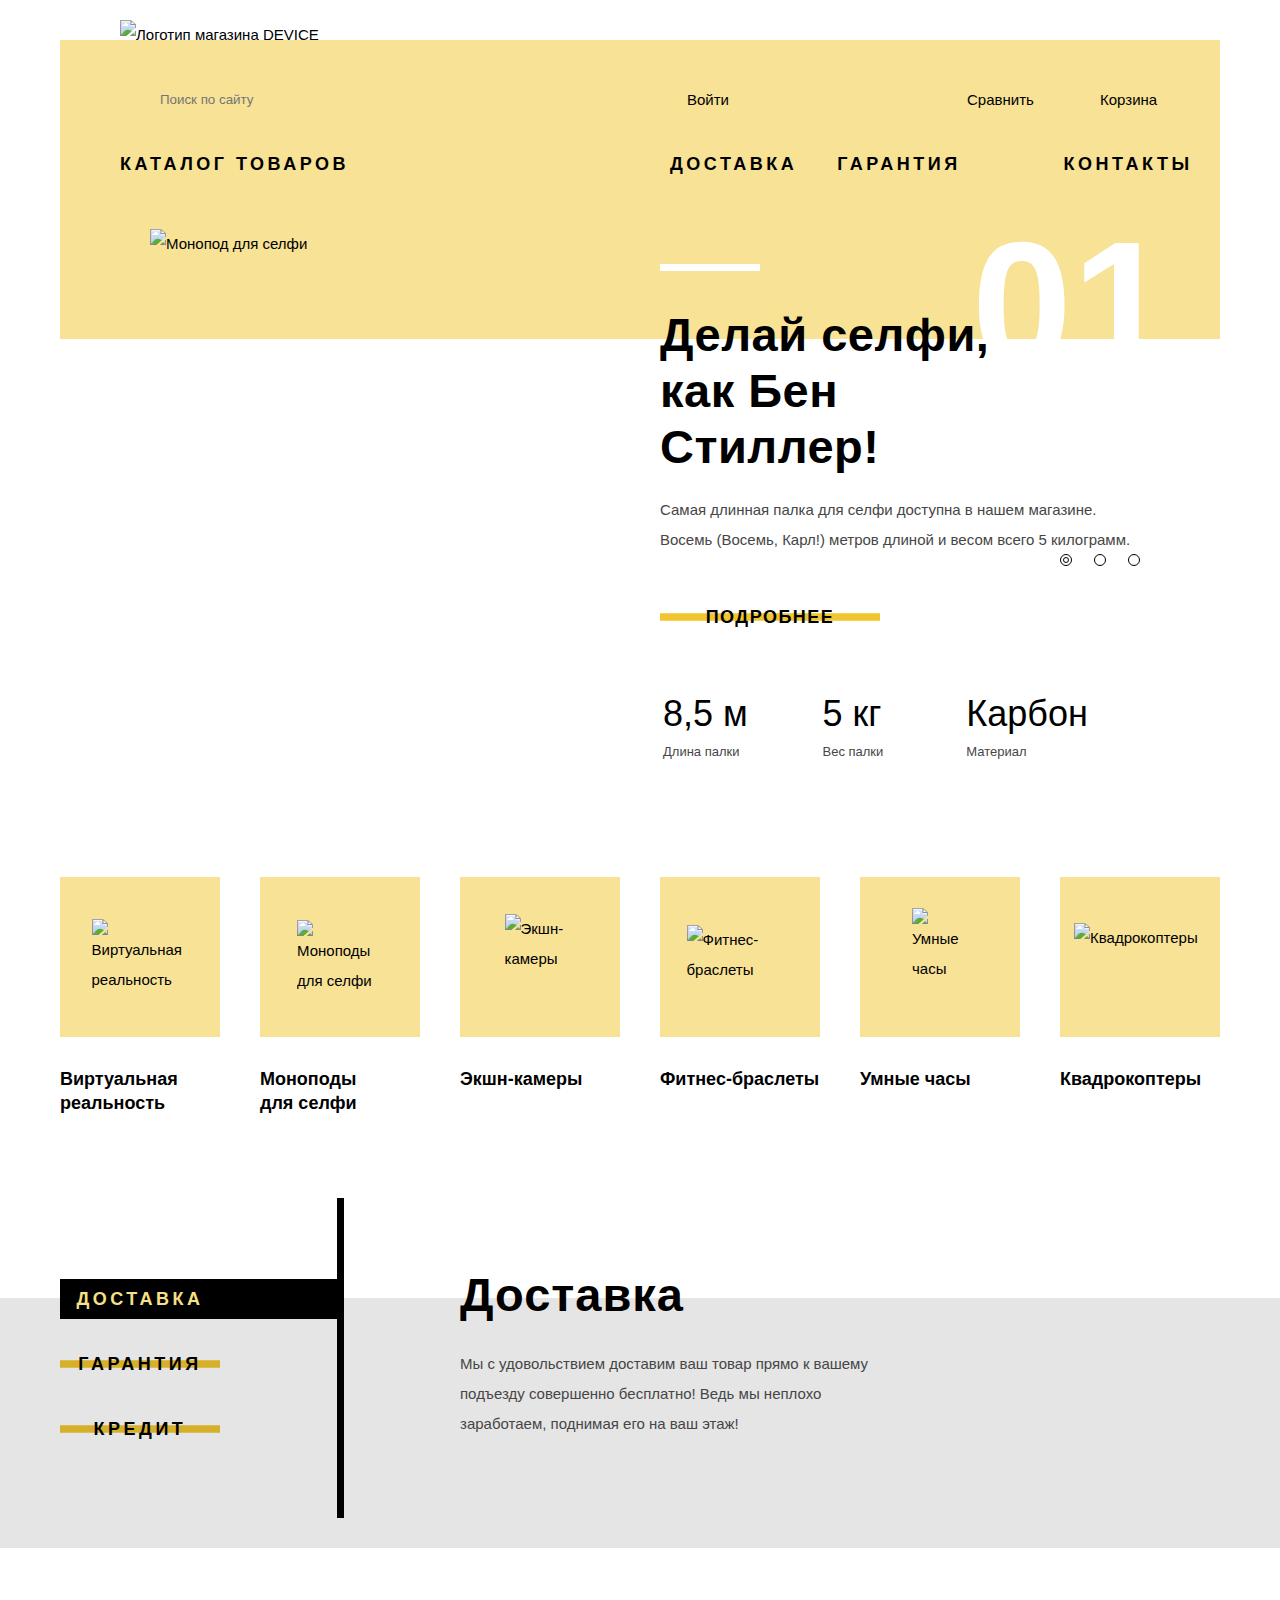
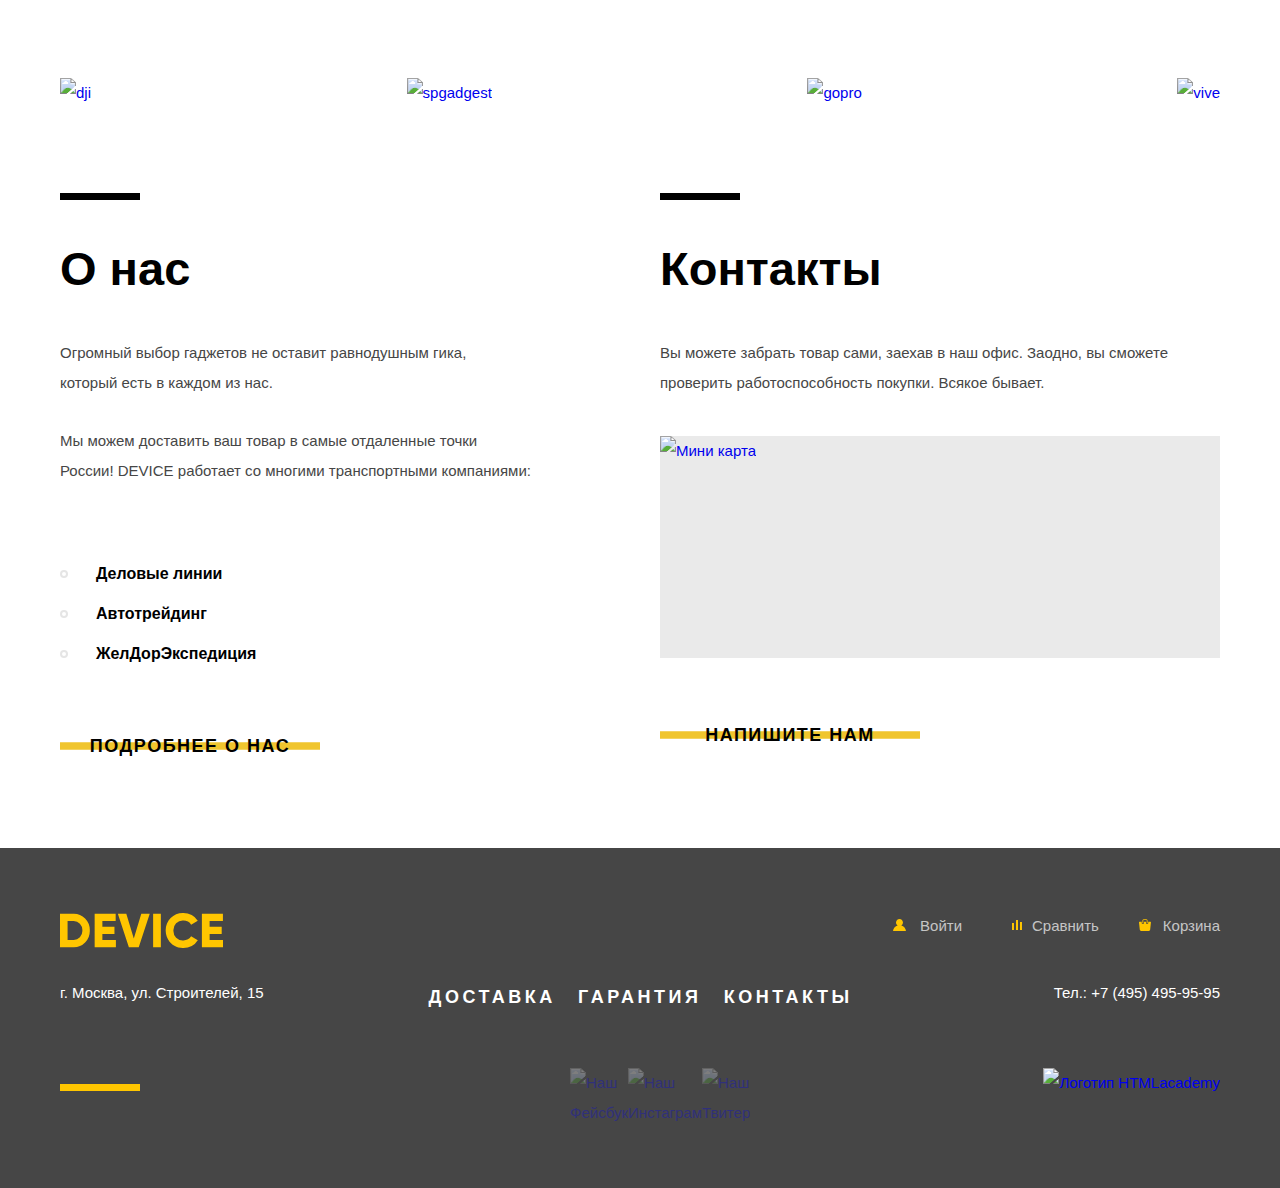
==== commit e9c9e65e: "На защиту №1" ====
--- a/index.html
+++ b/index.html
@@ -5,7 +5,7 @@
   <title>HTML Academy: Девайс</title>
   <link href="https://fonts.googleapis.com/css?family=Open+Sans&display=swap&subset=cyrillic" rel="stylesheet">
   <link href="css/normalize.css" rel="stylesheet">
-  <link href="css/style.css" rel="stylesheet">
+  <link href="css/style.min.css" rel="stylesheet">
 </head>
 <body>
  <header class="main-header container">
@@ -13,9 +13,9 @@
      <div class="header-top">
        <a class="index-logo"><img src="img/logo.svg" width="163" height="35" alt="Логотип магазина DEVICE"></a>
        <form class="search-form" action="https://echo.htmlacademy.ru" method="post">
-         <input class="search-input" type="search" id="header-search" placeholder="Поиск по сайту">
+         <input class="search-input" type="search" id="header-search" placeholder="Поиск по сайту" name="search">
          <label for="header-search"><span class="visually-hidden">Поиск по сайту</span></label>
-         <button class="search-btn" type="submit">Найти</button>
+         <button class="search-btn visually-hidden" type="submit" >Найти</button>
        </form>
        <a class="header-menu header-input" href="#">Войти</a>
        <a class="header-menu header-compare" href="#">Сравнить</a>
@@ -128,22 +128,22 @@
        </table>
       </div>
      </div>
-
-   </section>
+   </section><!-- /.top-products -->
+
    <section class="products container">
      <h2 class = "visually-hidden">Продукты</h2>
      <ul class="products-list reset-list">
        <li>
          <a class="products-item" href="#">
            <div class="products-item-image">
-             <img src="img/popular-1.svg" width="97" height="55" alt="Виртуальная реальность картинка">
+             <img src="img/popular-1.svg" width="97" height="55" alt="Виртуальная реальность">
            </div>
          <h3>Виртуальная реальность</h3>
          </a>
        </li>
        <li>
-         <a class="products-item" href="#">
-           <div class="products-item-image">
+         <a class="products-item products-item-monopod" href="#">
+           <div class="products-item-image ">
              <img src="img/popular-2.svg" width="86" height="117" alt="Моноподы для селфи">
            </div>
            <h3>Моноподы для селфи</h3>
@@ -182,7 +182,8 @@
          </a>
        </li>
      </ul>
-   </section>
+   </section><!--/.products-->
+
    <section class="service">
      <h2 class="visually-hidden">Сервисы</h2>
      <div class="index-column container">
@@ -216,14 +217,15 @@
          </div>
        </div>
      </div>
-   </section>
+   </section><!-- /.service-->
+
    <section class="brand container">
      <h2 class="visually-hidden">Наши бренды</h2>
      <a class="brand-item brand-item-dji" href="#"><img src="img/logo-1.jpg" width="260" height="100" alt="dji"></a>
      <a class="brand-item brand-item-spgadgest" href="#"><img src="img/logo-2.jpg" width="260" height="100" alt="spgadgest"></a>
      <a class="brand-item brand-item-gopro" href="#"><img src="img/logo-3.jpg" width="260" height="100" alt="gopro"></a>
      <a class="brand-item brand-item-vive" href="#"><img src="img/logo-4.jpg" width="260" height="100" alt="vive"></a>
-   </section>
+   </section> <!-- /.brand -->
 
    <div class="index-column container">
      <section class="about-us">
@@ -240,11 +242,12 @@
      <section class="contacts">
        <h2 class="title">Контакты</h2>
        <p>Вы можете забрать товар сами, заехав в наш офис. Заодно, вы сможете проверить работоспособность покупки. Всякое бывает.</p>
-       <a class="btn-map" href=""><img src="img/map.jpg" width="560" height="222" alt="Мини карта"></a>
-       <a class="btn btn-write-us" href="#">Подробнее о нас</a>
+       <a class="btn-map" href="#"><img src="img/map.jpg" width="560" height="222" alt="Мини карта"></a>
+       <a class="btn btn-write-us" href="#">Напишите нам</a>
      </section>
    </div>
  </main>
+
  <footer class="main-footer">
    <div class="footer-wrap container">
      <div class="footer-top">
@@ -304,6 +307,6 @@
     <iframe src="https://yandex.ru/map-widget/v1/-/CCCtu2YJ" width="940" height="560"></iframe>
     <button class="modal-close" aria-label="Закрыть модальное окно"></button>
   </section>
-<script src="js/script.js"></script>
+<script src="js/script.min.js"></script>
 </body>
 </html>
--- a/css/style.min.css
+++ b/css/style.min.css
@@ -0,0 +1 @@
+@font-face{font-family:'Gilroy';src:local('Gilroy Light'), url('../fonts/gilroylight.woff') format('woff'), url('../fonts/gilroylight.woff2') format('woff2');font-weight:400}@font-face{font-family:'Gilroy';src:local('Gilroy ExtraBold'), url('../fonts/gilroyextrabold.woff') format('woff'), url('../fonts/gilroyextrabold.woff2') format('woff2');font-weight:700}body{min-width:1200px;margin:0;padding:0;font-weight:400;font-size:15px;line-height:30px;font-family:'PT Sans',Arial,sans-serif;color:#000;background-color:#fff}a{text-decoration:none}img{max-width:100%;height:auto}.visually-hidden{position:absolute;width:1px;height:1px;margin:-1px;border:0;padding:0;clip:rect(0 0 0 0);overflow:hidden}.reset-list{list-style:none}.title{font-family:'Gilroy',Arial,sans-serif}.container{width:1160px;margin:0 auto;padding:0 20px}.btn{position:relative;font-family:'Gilroy',Arial,sans-serif;font:inherit;font-size:18px;line-height:24px;font-weight:700;color:#000;text-align:center;vertical-align:middle;text-transform:uppercase;letter-spacing:1.5px;cursor:pointer;border:none;background:none;z-index:1}.btn::after{position:absolute;content:'';top:50%;left:0;width:inherit;height:6px;background-color:#f0c52e;border-top:1px solid #f4d361;border-bottom:1px solid #f4d361;-webkit-transform:translateY(-50%);-ms-transform:translateY(-50%);transform:translateY(-50%);z-index:-1}.btn:hover,.btn:focus{background-color:#f0c52e}.btn:active{color:rgba(0,0,0,.6);background-color:#f0c52e}.main-header{}.header-wrap{position:relative;margin-top:40px;padding-top:35px;padding-right:60px;padding-left:60px;background-color:#f7e296}.index-logo{position:absolute;top:-20px;left:60px}.index-logo:hover,.index-logo:focus{opacity: .6}.index-logo:active{opacity: .3}.header-top{display:-webkit-box;display:-ms-flexbox;display:flex;-webkit-box-align:center;-ms-flex-align:center;align-items:center;margin-bottom:28px;-ms-flex-pack:distribute;justify-content:space-around}.header-top a{color:#000}.search-form{position:relative;-webkit-box-sizing:border-box;box-sizing:border-box;display:-webkit-box;display:-ms-flexbox;display:flex;width:440px}.search-input{height:49px;padding-left:40px;-webkit-box-flex:1;-ms-flex-positive:1;flex-grow:1;background-color:transparent;border:none}.search-input::-ms-clear{display:none}.search-input:hover::-webkit-input-placeholder{color:rgba(0,0,0,.6)}.search-input:hover:-ms-input-placeholder{color:rgba(0,0,0,.6)}.search-input:hover::-ms-input-placeholder{color:rgba(0,0,0,.6)}.search-input:hover::placeholder{color:rgba(0,0,0,.6)}.search-input+label::before{position:absolute;content:'';top:15px;left:0;width:16px;height:16px;background-image:url('../img/search.svg');background-position:0 0;background-repeat:no-repeat}.search-btn{-webkit-box-sizing:border-box;box-sizing:border-box;height:49px;width:85px;color:#000;background-color:inherit;border:2px solid #000;cursor:pointer}.search-btn:hover{color:#fff;background-color:#000}.search-btn:active{color:rgba(255,255,255,.3);background-color:#000}.search-btn::after{position:absolute;content:'';top:47px;left:-2px;width:441px;height:2px;background-color:#000}.header-input{position:relative;-webkit-box-sizing:border-box;box-sizing:border-box;margin-left:100px;padding-left:27px}.header-top .header-output{margin-left:20px;color:rgba(0,0,0,.3)}.header-input::before{position:absolute;content:'';top:9px;left:0;width:13px;height:12px;background-image:url('../img/user.svg');background-position:0 0;background-repeat:no-repeat}.header-compare{position:relative;-webkit-box-sizing:border-box;box-sizing:border-box;width:100px;margin-left:auto;padding-left:27px}.header-compare::before{position:absolute;content:'';top:10px;left:10px;width:10px;height:10px;background-image:url('../img/compare.svg');background-position:0 0;background-repeat:no-repeat}.header-cart{position:relative;margin-left:20px;padding-left:40px;-webkit-box-sizing:border-box;box-sizing:border-box;width:100px}.header-cart::before{position:absolute;content:'';top:7px;left:14px;width:12px;height:12px;background-image:url('../img/cart.svg');background-position:0 0;background-repeat:no-repeat}.header-menu:hover,.header-menu:focus{color:rgba(0,0,0,.6)}.header-menu:hover::before,.header-menu:focus::before{opacity: .6}.header-menu:active{color:rgba(0,0,0,.3)}.header-menu:active::before{opacity: .3}.main-navigation{position:relative}.main-navigation::after{position:absolute;content:'';top:112px;left:540px;width:100px;height:7px;background-color:#fff}.inner-page .main-navigation::after{display:none}.site-navigation{display:-webkit-box;display:-ms-flexbox;display:flex;margin:0;padding:0;padding-bottom:163px}.inner-page .site-navigation{padding-bottom:50px}.site-navigation-item{display:block;margin:0;padding:0;color:#000;font-size:18px;line-height:24px;font-weight:700;font-family:'Gilroy',Arial,sans-serif;text-transform:uppercase;letter-spacing:3.5px}.site-navigation-item:hover,.site-navigation-item:focus{color:rgba(0,0,0,.6)}.site-navigation-item:active{color:rgba(0,0,0,.3)}.navigation-catalog{width:250px;margin-right:300px}.navigation-catalog::after{position:absolute;content:'';top:5px;left:230px;width:16px;height:16px;background-image:url('../img/plus.svg');background-position:0 0;background-repeat:no-repeat;opacity: .3}.navigation-delivery{}.navigation-guarantee{margin-left:40px}.navigation-contacts{margin-left:103px}.sub-menu{position:absolute;top:20px;left:-60px;width:1100px;display:none;margin:0;padding:0;padding-left:60px;padding-bottom:33px;background-color:#f7e296;z-index:2}.site-navigation > li:focus .sub-menu, .site-navigation > li:hover .sub-menu{display:-webkit-box;display:-ms-flexbox;display:flex}.sub-column{margin:0;padding:0;padding-top:30px;margin-right:65px}.sub-column:nth-child(2){margin-right:75px}.sub-item{display:block;margin-bottom:5px;color:#000}.sub-item:hover,.sub-item:focus{color:rgba(0,0,0,.6)}.sub-item:active{color:rgba(0,0,0,.3)}.top-products{position:relative;margin-bottom:80px}.top-products-slider{position:absolute;width:80px;-webkit-box-pack:justify;-ms-flex-pack:justify;justify-content:space-between;display:-webkit-box;display:-ms-flexbox;display:flex;top:215px;right:100px;z-index:2}.top-products-slider label{position:relative;-webkit-box-sizing:border-box;box-sizing:border-box;width:12px;height:12px;font-size:0;border:1px solid #000;border-radius:50%}.top-product{display:none}#tp-btn-1:checked ~ .top-products-slider label[for='tp-btn-1']::before, #tp-btn-2:checked ~ .top-products-slider label[for='tp-btn-2']::before, #tp-btn-3:checked ~ .top-products-slider label[for='tp-btn-3']::before{content:'';-webkit-box-sizing:border-box;box-sizing:border-box;position:absolute;box-sizing:border-box;top:2px;left:2px;width:6px;height:6px;border:1px solid #000;border-radius:50%}#tp-btn-1:checked~.top-product-1,#tp-btn-2:checked~.top-product-2,#tp-btn-3:checked~.top-product-3{display:-webkit-box;display:-ms-flexbox;display:flex}.top-product-image{position:relative;width:600px}.top-image-1{position:absolute;top:-110px;left:90px}.top-image-2{position:absolute;top:-105px;left:110px}.top-image-3{position:absolute;top:-50px;left:30px}.top-product-wrapper{position:relative;top:-32px;width:500px}.top-products-number{position:absolute;top:-92px;right:-12px;font-family:'Gilroy',Arial,sans-serif;font-size:180px;line-height:180px;font-weight:700;color:#fff;z-index:0}.top-product h3{position:relative;width:400px;margin:0;margin-bottom:20px;font-size:47px;line-height:56px;letter-spacing: .5px;z-index:1}.top-product-3 h3{width:510px}.top-product p{width:445px;margin-bottom:42px;color:#464646}.top-product-1 p{width:475px}.top-product-wrapper .btn{display:block;width:220px;padding:8px 0;margin-bottom:50px}.top-product-wrapper td{font-family:'Gilroy',Arial,sans-serif;font-size:36px;line-height:48px}.top-product-wrapper th{padding-right:80px;font-size:13px;line-height:20px;font-weight:400;color:#464646}.products{margin-bottom:165px}.products-list{display:-webkit-box;display:-ms-flexbox;display:flex;-webkit-box-pack:justify;-ms-flex-pack:justify;justify-content:space-between;margin:0;padding:0}.products-item{margin:0;margin-top:10px;color:#000}.products-item:active{color:rgba(0,0,0,.3)}.products-item:hover>.products-item-image,.products-item:focus>.products-item-image{background-color:#f0c52e}.products-item:active>.products-item-image{background-color:#f0c52e}.products-item:active>.products-item-image{background-color:#f0c52e}.products-item:active > .products-item-image img{opacity: .3}.products-item h3{width:160px;font-family:'Gilroy',Arial,sans-serif;font-weight:700;font-size:18px;line-height:24px}.products-item-image{display:-webkit-box;display:-ms-flexbox;display:flex;-webkit-box-orient:vertical;-webkit-box-direction:normal;-ms-flex-direction:column;flex-direction:column;-webkit-box-align:center;-ms-flex-align:center;align-items:center;-ms-flex-pack:distribute;justify-content:space-around;width:160px;height:160px;margin-bottom:30px;background-color:#f7e296}.products-item-monopod .products-item-image{-webkit-box-pack:end;-ms-flex-pack:end;justify-content:flex-end}.products-item-monopod h3{width:120px}.service{position:relative;margin-bottom:130px;background-color:rgba(0, 0, 0, .1)}.service .index-column{position:relative;top:-74px}.service-menu{position:relative;width:284px;margin:0;margin-top:50px;padding:0;padding-top:5px}.service-menu::after{position:absolute;content:'';top:-76px;right:0;width:7px;height:320px;background-color:#000}.service-menu-item{position:relative;display:block;width:160px;margin-bottom:25px;padding:8px 0;text-align:center;vertical-align:middle;font-family:'Gilroy',Arial,sans-serif;font-size:18px;line-height:24px;font-weight:700;letter-spacing:3.5px;text-transform:uppercase}.service-menu-item::before{position:absolute;content:'';top:50%;left:0;width:inherit;height:6px;background-color:#f0c52e;border-top:1px solid #f4d361;border-bottom:1px solid #f4d361;-webkit-transform:translateY(-50%);-ms-transform:translateY(-50%);transform:translateY(-50%);z-index:-1}.service-item{display:none}.service-item h3{margin-bottom:30px;font-size:47px;line-height:48px;font-weight:700;letter-spacing:1px}.service-item p{margin:0;padding:0;color:#464646}.service-item-1{min-height:200px;background-image:url('../img/delivery.svg');background-position:560px 10px;background-repeat:no-repeat}.service-item-1 p{width:450px}.service-item-2{min-height:200px;background-image:url('../img/warranty.svg');background-position:560px 0px;background-repeat:no-repeat}.service-item-2 p{width:430px}.service-item-3{min-height:200px;background-image:url('../img/credit.svg');background-position:560px 0px;background-repeat:no-repeat}.service-item-3 p{width:420px}#s-btn-1:checked ~ .service-menu label[for='s-btn-1'], #s-btn-2:checked ~ .service-menu label[for='s-btn-2'], #s-btn-3:checked ~ .service-menu label[for='s-btn-3']{padding-right:124px;color:#f7e184;background-color:#000}#s-btn-1:checked ~ .service-list .service-item-1, #s-btn-2:checked ~ .service-list .service-item-2, #s-btn-3:checked ~ .service-list .service-item-3{display:block}.service-menu-item:hover{background-color:#f0c52e}.service-list{width:760px}.brand{display:-webkit-box;display:-ms-flexbox;display:flex;-webkit-box-pack:justify;-ms-flex-pack:justify;justify-content:space-between;margin-bottom:82px}.brand-item:hover>img,.brand-item:focus>img{opacity:0}.brand-item-dji{background-image:url(../img/logo-hover-1.jpg);background-position:0 0;background-repeat:no-repeat}.brand-item-spgadgest{background-image:url(../img/logo-hover-2.jpg);background-position:0 0;background-repeat:no-repeat}.brand-item-gopro{background-image:url(../img/logo-hover-3.jpg);background-position:0 0;background-repeat:no-repeat}.brand-item-vive{background-image:url(../img/logo-hover-4.jpg);background-position:0 0;background-repeat:no-repeat}.index-column{display:-webkit-box;display:-ms-flexbox;display:flex;-webkit-box-pack:justify;-ms-flex-pack:justify;justify-content:space-between}.about-us{width:472px}.contacts{width:560px}.about-us h2, .contacts h2{position:relative;margin-top:55px;margin-bottom:45px;font-size:47px;line-height:48px;font-weight:700}.about-us h2::before, .contacts h2::before{content:'';position:absolute;top:-52px;left:0;height:7px;width:80px;background-color:#000}.about-us p, .contacts p{color:#464646;margin:0}.about-us p:first-of-type{width:450px;margin-bottom:28px}.about-us p:nth-of-type(2){margin-bottom:68px}.trans-comp{margin:0;margin-bottom:60px;padding-left:36px}.trans-comp li{position:relative;font-family:'Gilroy',Arial,sans-serif;font-size:16px;line-height:40px;font-weight:700}.trans-comp li::before{content:'';position:absolute;-webkit-box-sizing:border-box;box-sizing:border-box;top:16px;left:-36px;height:8px;width:8px;background-color:#fff;border:2px solid #e5e5e5;border-radius:50%}.about-us .btn{display:block;width:260px;margin-bottom:90px}.contacts p{margin-bottom:38px}.btn-map{display:block;width:560px;height:222px;margin-bottom:65px;background-color:#eaeaea}.contacts .btn{display:block;width:260px}.catalog-title{margin-top:36px;margin-bottom:22px;padding-left:60px;font-size:47px;line-height:48px;letter-spacing: .5px}.breadcrumbs{display:-webkit-box;display:-ms-flexbox;display:flex;margin:0;padding:0;margin-bottom:42px}.breadcrumbs a{margin-right:35px;color:rgba(0, 0, 0, .3)}.breadcrumbs li:first-child{margin-left:60px}.breadcrumbs a:hover, .breadcrumbs a:focus{color:rgba(0, 0, 0, .6)}.breadcrumbs a:active{color:rgba(0, 0, 0, .1)}.breadcrumbs li{position:relative}.breadcrumbs li:not(:last-child)::after{content:'';position:absolute;top:13px;right:20px;width:3px;height:3px;border-top:2px solid #000;border-right:2px solid #000;-webkit-transform:rotate(45deg);-ms-transform:rotate(45deg);transform:rotate(45deg)}.catalog-wrap{-webkit-box-sizing:border-box;box-sizing:border-box;display:-webkit-box;display:-ms-flexbox;display:flex;margin:0 auto}.filter{-webkit-box-sizing:border-box;box-sizing:border-box;min-width:330px;display:-webkit-box;display:-ms-flexbox;display:flex;-webkit-box-flex:1;-ms-flex-positive:1;flex-grow:1;-webkit-box-orient:vertical;-webkit-box-direction:normal;-ms-flex-direction:column;flex-direction:column;-webkit-box-align:end;-ms-flex-align:end;align-items:flex-end;background-color:#efefef}.filter h2{-webkit-box-sizing:border-box;box-sizing:border-box;-ms-flex-item-align:stretch;-ms-grid-row-align:stretch;align-self:stretch;margin:0;margin-bottom:80px;padding:24px 0;padding-right:180px;font-size:16px;line-height:24px;text-align:right;text-transform:uppercase;letter-spacing:3px;background-color:#dcdcdc}.filter-form{position:relative;-webkit-box-sizing:border-box;box-sizing:border-box;width:200px;margin-right:68px}.filter-form fieldset{border:none;padding:0;margin:0}.filter legend{position:relative;font-family:'Gilroy',Arial,sans-serif;font-size:18px;line-height:24px;font-weight:700}.filter .legend-count{margin-bottom:5px}.filter legend::before{content:'';position:absolute;top:-12px;left:0;width:200px;height:2px;background-color:#000}.filter-input{display:none}.filter ul{padding-left:0}.filter-option{position:relative;padding-left:40px}.filter label{font-size:14px;line-height:40px}.filter-input-checkbox+label::before{content:'';-webkit-box-sizing:border-box;box-sizing:border-box;position:absolute;top:7px;left:-2px;width:23px;height:23px;border:2px solid #000;border-radius:3px}.filter-input-checkbox:checked+label::after{content:'';position:absolute;-webkit-box-sizing:border-box;box-sizing:border-box;top:10px;left:4px;width:20px;height:10px;border-bottom:5px solid #000;border-left:5px solid #000;background-color:transparent;-webkit-transform:rotate(-45deg);-ms-transform:rotate(-45deg);transform:rotate(-45deg)}.filter .filter-color{margin-bottom:26px}.filter-input-radio+label::before{content:'';-webkit-box-sizing:border-box;box-sizing:border-box;position:absolute;top:7px;left:-2px;width:25px;height:25px;border:5px solid #000;border-radius:50%}.filter-input-radio:checked+label::after{content:'';-webkit-box-sizing:border-box;box-sizing:border-box;position:absolute;top:15px;left:6px;width:9px;height:9px;background-color:#000;border-radius:50%}.filter .filter-bluetooth{margin-bottom:24px}.filter .btn{width:inherit}.range-filter{margin-bottom:25px}.range-controls{position:relative;height:41px;padding:35px 0 15px 0}.range-controls .scale{height:2px;background:#d7dcde}.range-controls .bar{width:60%;height:2px;background:#91c92f}.range-controls .toggle{position:absolute;font-size:14px;line-height:24px;color:rgba(0, 0, 0, .2);top:46px;left:0}.range-controls .toggle::before{content:'';position:absolute;-webkit-box-sizing:border-box;box-sizing:border-box;top:-20px;left:-10px;width:21px;height:21px;padding:0;border:8px solid #fff;background-color:#ababab;-webkit-box-shadow:0 2px 1px 0 #cfcfcf;box-shadow:0 2px 1px 0 #cfcfcf;border-radius:50%;cursor:pointer}.range-controls .toggle:active::before{left:-11px;top:-21px;width:23px;height:23px;border-width:9px}.range-controls .toggle-min{left:0px}.range-controls .toggle-max{left:115px}.toggle input{border:none;font:inherit;color:inherit;background-color:transparent;width:50px}.catalog{display:-webkit-box;display:-ms-flexbox;display:flex;-webkit-box-orient:vertical;-webkit-box-direction:normal;-ms-flex-direction:column;flex-direction:column;-webkit-box-sizing:border-box;box-sizing:border-box;-webkit-box-flex:1;-ms-flex-positive:1;flex-grow:1}.sorting{display:-webkit-box;display:-ms-flexbox;display:flex;-webkit-box-sizing:border-box;box-sizing:border-box;-webkit-box-align:center;-ms-flex-align:center;align-items:center;margin:0;margin-bottom:70px;padding:0;height:72px;margin-bottom:46px;border-radius:3px;background-color:#ebebeb}.sorting-title{position:relative;-webkit-box-sizing:border-box;box-sizing:border-box;margin:0;padding-left:72px;font-size:16px;line-height:24px;text-transform:uppercase;letter-spacing:3px}.sorting a{padding:0;margin-left:30px;font-size:14px;line-height:18px;color:#000}.sorting-mark{display:-webkit-box;display:-ms-flexbox;display:flex;-webkit-box-pack:justify;-ms-flex-pack:justify;justify-content:space-between;margin-left:20px}.sorting-mark a{color:rgba(0, 0, 0, .3)}.sorting-mark .sorting-active{color:#000}.sorting-directions{display:-webkit-box;display:-ms-flexbox;display:flex;margin-left:210px}.sorting a:hover, .sorting a:focus{color:rgba(0, 0, 0, .6)}.sorting a:active{color:#000}.sorting .increase, .sorting .decrease{position:relative}.sorting .increase::before{content:'';position:absolute;top:-7px;left:0;width:0;height:0;border:10px solid transparent;border-bottom-color:rgba(0, 0, 0, .2);-webkit-transform:translateY(-50%) scaleX(.6);-ms-transform:translateY(-50%) scaleX(.6);transform:translateY(-50%) scaleX(.6)}.sorting .decrease::before{content:'';position:absolute;top:-17px;left:0;width:0;height:0;border:10px solid transparent;border-bottom-color:rgba(0, 0, 0, .2);-webkit-transform:rotate(180deg) translateY(-50%) scaleX(.6);-ms-transform:rotate(180deg) translateY(-50%) scaleX(.6);transform:rotate(180deg) translateY(-50%) scaleX(.6)}.sorting-directions .sorting-active::before{border-bottom-color:#000}.sorting-directions .increase:hover::before, .sorting-directions .increase:focus::before, .sorting-directions .decrease:hover::before, .sorting-directions .decrease:focus::before{border-bottom-color:rgba(0, 0, 0, .4)}.sorting-directions .increase:active::before, .sorting-directions .decrease:active::before{border-bottom-color:#000}.cart-list{display:-webkit-box;display:-ms-flexbox;display:flex;margin:0;margin-left:72px;margin-bottom:10px;padding:0;-webkit-box-pack:justify;-ms-flex-pack:justify;justify-content:space-between;-ms-flex-wrap:wrap;flex-wrap:wrap;width:762px}.cart-item{position:relative;display:-webkit-box;display:-ms-flexbox;display:flex;-ms-flex-wrap:wrap;flex-wrap:wrap;-webkit-box-pack:justify;-ms-flex-pack:justify;justify-content:space-between;-webkit-box-align:baseline;-ms-flex-align:baseline;align-items:baseline;width:360px;margin:22px 0;color:#000}.cart-item:hover>.cart-item-img{opacity: .1;cursor:pointer}.cart-item:hover>.cart-item-action{z-index:2}.cart-item-action{position:absolute;display:-webkit-box;display:-ms-flexbox;display:flex;-webkit-box-orient:vertical;-webkit-box-direction:normal;-ms-flex-direction:column;flex-direction:column;-webkit-box-align:center;-ms-flex-align:center;align-items:center;top:180px;left:50%;-webkit-transform:translateX(-50%);-ms-transform:translateX(-50%);transform:translateX(-50%);z-index:-1}.cart-item-action .btn{width:200px;margin-bottom:20px}.cart-item-action .btn-cart{font-size:13px;line-height:20px;color:rgba(0, 0, 0, .5)}.cart-item-action .btn-cart:hover, .cart-item-action .btn-cart:focus{color:rgba(0, 0, 0, 1)}.cart-item-action .btn-cart:active{color:rgba(0,0,0,.2)}.cart-item-img{width:360px;height:380px;margin-bottom:32px;background-color:#efefef}.cart-item-title{width:260px;height:50px;margin:0;padding:0;font-family:'Gilroy',Arial,sans-serif;font-weight:700;color:#000;font-size:18px;line-height:24px}.cart-item-professional{width:230px}.cart-item-cost{font-size:16px;line-height:24px;color:#464646}.new::before{content:'New';position:absolute;-webkit-box-sizing:border-box;box-sizing:border-box;top:29px;right:27px;padding-top:15px;width:62px;height:62px;font-size:14px;line-height:24px;font-family:'Gilroy',Arial,sans-serif;font-weight:700;text-align:center;color:rgba(0, 0, 0, .2);border:3px solid rgba(0,0,0,.2);border-radius:50%;z-index:2}.pagination-list{display:-webkit-box;display:-ms-flexbox;display:flex;-webkit-box-pack:justify;-ms-flex-pack:justify;justify-content:space-between;width:760px;margin:0;margin-left:72px;margin-bottom:78px;padding:0;background-color:#ebebeb;font-family:'Gilroy',Arial,sans-serif;;font-weight:700;font-size:16px;line-height:24px;text-transform:uppercase;text-align:center}.pagination-item{display:block;padding:24px 0;width:40px;color:rgba(0,0,0,.3)}.pagination-item-current{color:#000}.pagination-item:hover,.pagination-item:focus{color:rgba(0,0,0,.6)}.pagination-item:active{color:#000}.pagination-item_previous,.pagination-item_next{display:block;width:125px;color:#000;padding:24px 0;letter-spacing:3.5px}.pagination-item_previous{margin-right:190px}.pagination-item_next{margin-left:190px}.pagination-item_previous:hover,.pagination-item_previous:focus,.pagination-item_next:hover,.pagination-item_next:focus{background-color:#d9d9d9}.pagination-item_previous:active,.pagination-item_next:active{color:rgba(0,0,0,.3);background-color:#d9d9d9}.main-footer{background-color:#464646}.footer-top{display:-webkit-box;display:-ms-flexbox;display:flex;padding-top:60px;padding-bottom:20px}.footer-logo{padding-top:5px;margin-right:auto}.footer-logo:hover,.footer-logo:focus{opacity: .6}.footer-logo:active{opacity: .3}.footer-menu{position:relative;color:rgba(255,255,255,.7);font-size:15px;line-height:36px}.footer-menu:hover,.footer-menu:focus{color:#fff}.footer-menu:focus{color:rgba(255,255,255,.3)}.footer-menu:hover::before,.footer-menu:focus::before{opacity: .6}.footer-menu:active::before{opacity: .3}.footer-input{padding-left:27px}.footer-output{margin-left:20px;color:rgba(255,255,255,.3)}.footer-input::before{position:absolute;content:'';top:11px;left:0;width:13px;height:12px;background-image:url('../img/gold-user.svg');background-position:0 0;background-repeat:no-repeat}.footer-compare{margin-left:50px;padding-left:20px}.footer-compare::before{position:absolute;content:'';top:12px;left:0;width:10px;height:10px;background-image:url('../img/gold-compare.svg');background-position:0 0;background-repeat:no-repeat}.footer-cart{padding-left:24px;margin-left:40px}.footer-cart::before{position:absolute;content:'';top:11px;left:0;width:12px;height:12px;background-image:url('../img/gold-cart.svg');background-position:0 0;background-repeat:no-repeat}.footer-middle{display:-webkit-box;display:-ms-flexbox;display:flex;margin-bottom:55px}.footer-middle address{margin-right:165px;color:#fff;font-style:normal}.footer-navigation{display:-webkit-box;display:-ms-flexbox;display:flex;margin:0;padding:0;padding-top:5px;-webkit-box-pack:justify;-ms-flex-pack:justify;justify-content:space-between;width:424px}.footer-navigation-item a{font-family:'Gilroy',Arial,sans-serif;font-size:18px;line-height:24px;font-weight:700;text-transform:uppercase;letter-spacing:3.5px;color:#fff}.footer-navigation-item a:hover, .footer-navigation-item a:focus{opacity: .6}.footer-navigation-item a:active{opacity: .3}.header-contacts-phone{color:#fff;margin-left:auto}.footer-bottom{position:relative;display:-webkit-box;display:-ms-flexbox;display:flex;padding-bottom:60px}.footer-bottom::before{content:'';position:absolute;top:16px;width:80px;height:7px;background-color:#ffc600}.social-list{display:-webkit-box;display:-ms-flexbox;display:flex;-webkit-box-pack:justify;-ms-flex-pack:justify;justify-content:space-between;width:142px;margin:0;margin-left:510px;padding:0}.social-item{opacity: .3}.social-item:hover,.social-item:focus{opacity: .6}.social-item:active{opacity: .1}.develop{margin-left:auto}.develop:hover,.develop:focus{opacity: .6}.develop:active{opacity: .3}.modal{display:none;position:fixed;z-index:1000;color:#000}.modal-close{position:absolute;top:22px;right:22px;width:55px;height:55px;background-color:#f0c52e;border:none;border-radius:50%;opacity: .5;cursor:pointer}.modal-close::before,.modal-close::after{content:'';position:absolute;top:25px;left:13px;width:30px;height:2px;background-color:#fff;-webkit-transform:rotate(45deg);-ms-transform:rotate(45deg);transform:rotate(45deg)}.modal-close::after{-webkit-transform:rotate(135deg);-ms-transform:rotate(135deg);transform:rotate(135deg)}.modal-close:hover,.modal-close:focus{opacity:1}.modal-close:active{opacity: .3}.modal-show{display:block}.modal-write-us{-webkit-box-sizing:border-box;box-sizing:border-box;top:200px;left:50%;width:960px;padding:90px 100px;-webkit-transform:translateX(-50%);-ms-transform:translateX(-50%);transform:translateX(-50%);background-color:#fff;-webkit-box-shadow:0px 10px 10px -2px rgba(0, 0, 0, .2);box-shadow:0px 10px 10px -2px rgba(0, 0, 0, .2);-webkit-animation-duration: .8s;animation-duration: .8s;-webkit-animation-name:go-top;animation-name:go-top}@-webkit-keyframes go-top{0%{-webkit-transform:translateX(-50%) translateY(200px);transform:translateX(-50%) translateY(200px)}70%{-webkit-transform:translateX(-50%) translateY(-20px);transform:translateX(-50%) translateY(-20px)}90%{-webkit-transform:translateX(-50%) translateY(10px);transform:translateX(-50%) translateY(10px)}100%{-webkit-transform:translateX(-50%) translateY(0);transform:translateX(-50%) translateY(0)}}@keyframes go-top{0%{-webkit-transform:translateX(-50%) translateY(200px);transform:translateX(-50%) translateY(200px)}70%{-webkit-transform:translateX(-50%) translateY(-20px);transform:translateX(-50%) translateY(-20px)}90%{-webkit-transform:translateX(-50%) translateY(10px);transform:translateX(-50%) translateY(10px)}100%{-webkit-transform:translateX(-50%) translateY(0);transform:translateX(-50%) translateY(0)}}.write-us-form{display:-webkit-box;display:-ms-flexbox;display:flex;-ms-flex-wrap:wrap;flex-wrap:wrap}.write-us-form input{-webkit-box-sizing:border-box;box-sizing:border-box;height:50px;padding-left:20px;color:#000;font:inherit;font-size:14px;line-height:18px;background-color:#f2f2f2;border:none}.write-us-form input:hover, .write-us-form textarea:hover{background-color:#e5e5e5}.write-us-form input:focus, .write-us-form textarea:focus{background-color:#fff;outline-color:#f7e296;outline-width:3px}.write-us-form input:invalid{background-color:#f6dada}.user-name-wrap,.user-email-wrap,.user-letter-wrap{display:-webkit-box;display:-ms-flexbox;display:flex;-webkit-box-orient:vertical;-webkit-box-direction:normal;-ms-flex-direction:column;flex-direction:column;width:360px}.user-name-wrap{margin-right:40px;margin-bottom:30px}.user-letter-wrap{width:760px}.write-us-form .btn{width:200px}.write-us-form label{padding-bottom:10px;font-family:'Gilroy',Arial,sans-serif;font-size:18px;line-height:24px;font-weight:700}.write-us-form textarea{-webkit-box-sizing:border-box;box-sizing:border-box;margin-bottom:50px;padding-top:16px;padding-left:20px;color:#000;font:inherit;font-size:14px;line-height:18px;background-color:#f2f2f2;border:none;resize:none}.modal-map{-webkit-box-sizing:border-box;box-sizing:border-box;top:300px;left:50%;width:940px;height:560px;-webkit-transform:translateX(-50%);-ms-transform:translateX(-50%);transform:translateX(-50%);background-color:#efefef;background-image:url('../img/map-big.jpg');-webkit-box-shadow:0px 10px 10px -2px rgba(0, 0, 0, .2);box-shadow:0px 10px 10px -2px rgba(0, 0, 0, .2);-webkit-animation-duration: .8s;animation-duration: .8s;-webkit-animation-name:appearance;animation-name:appearance}@-webkit-keyframes appearance{0%{opacity:0}100%{opacity:1}}@keyframes appearance{0%{opacity:0}100%{opacity:1}}
